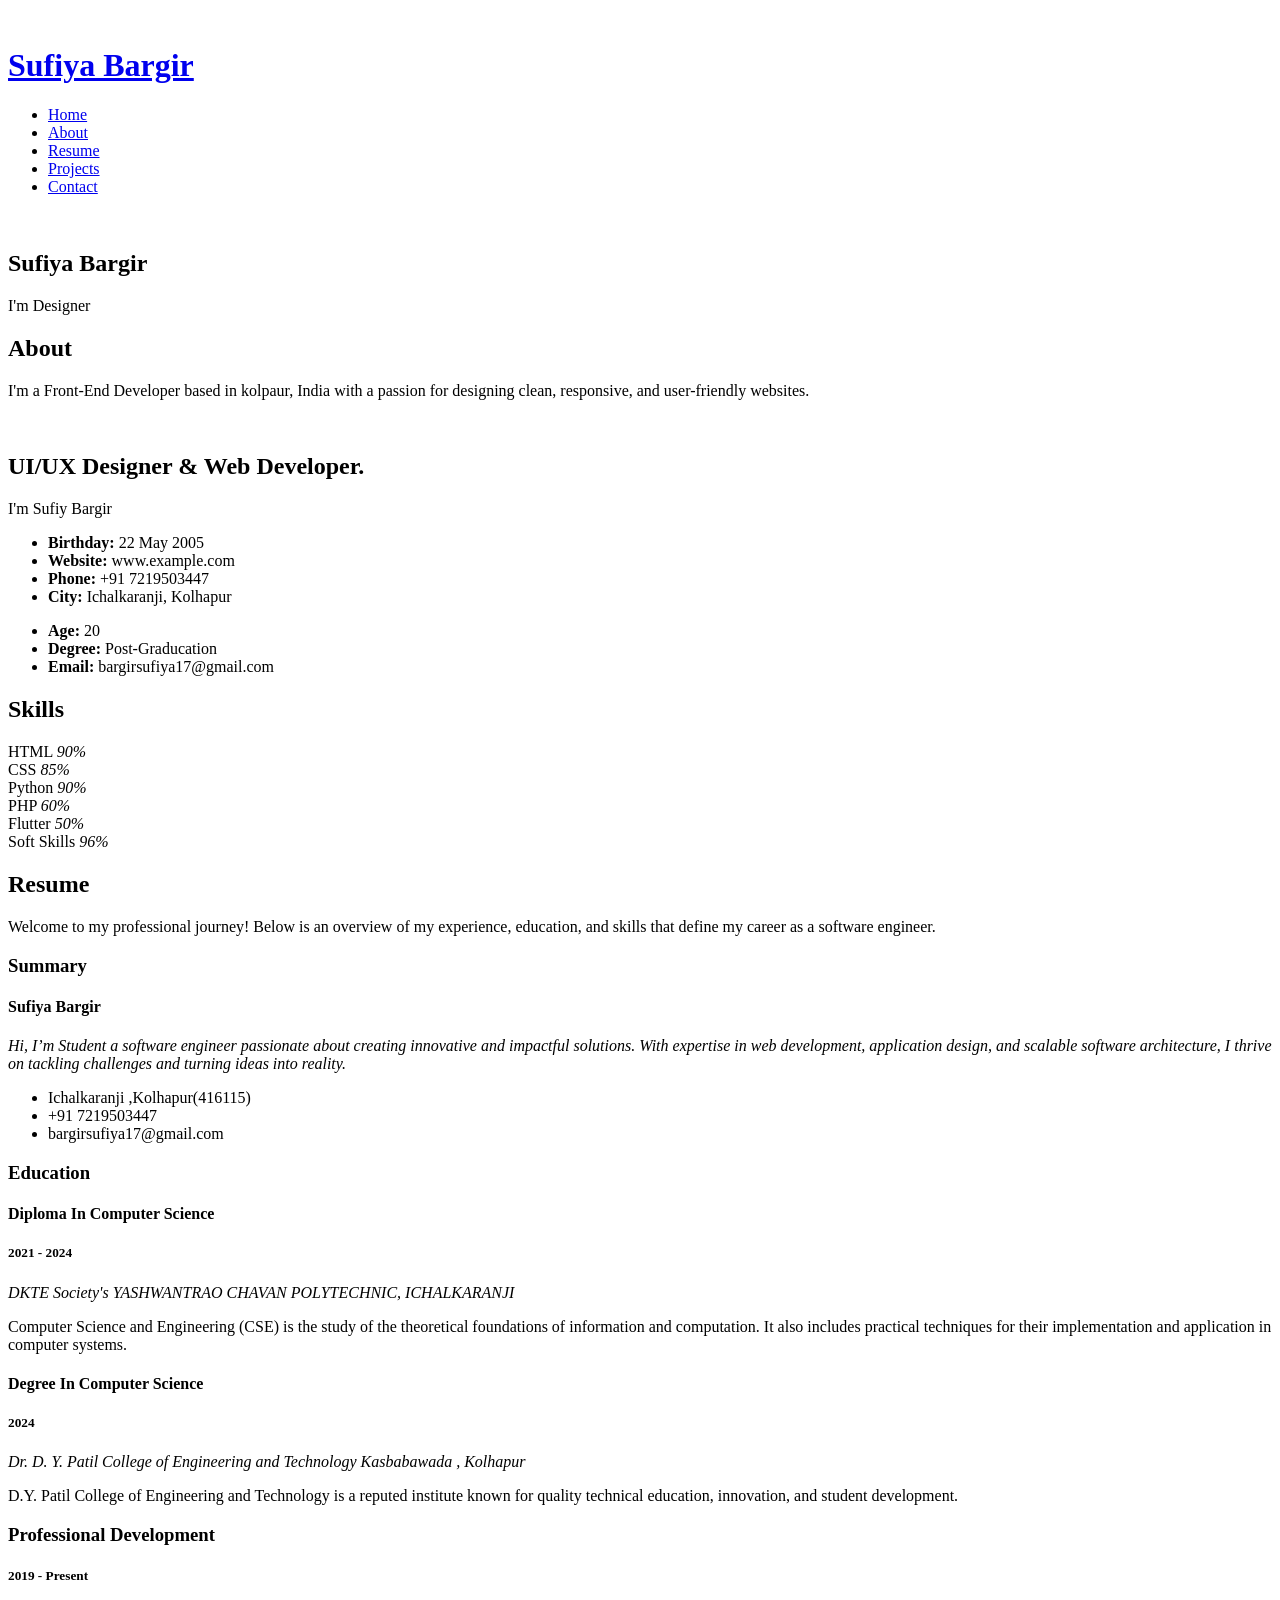
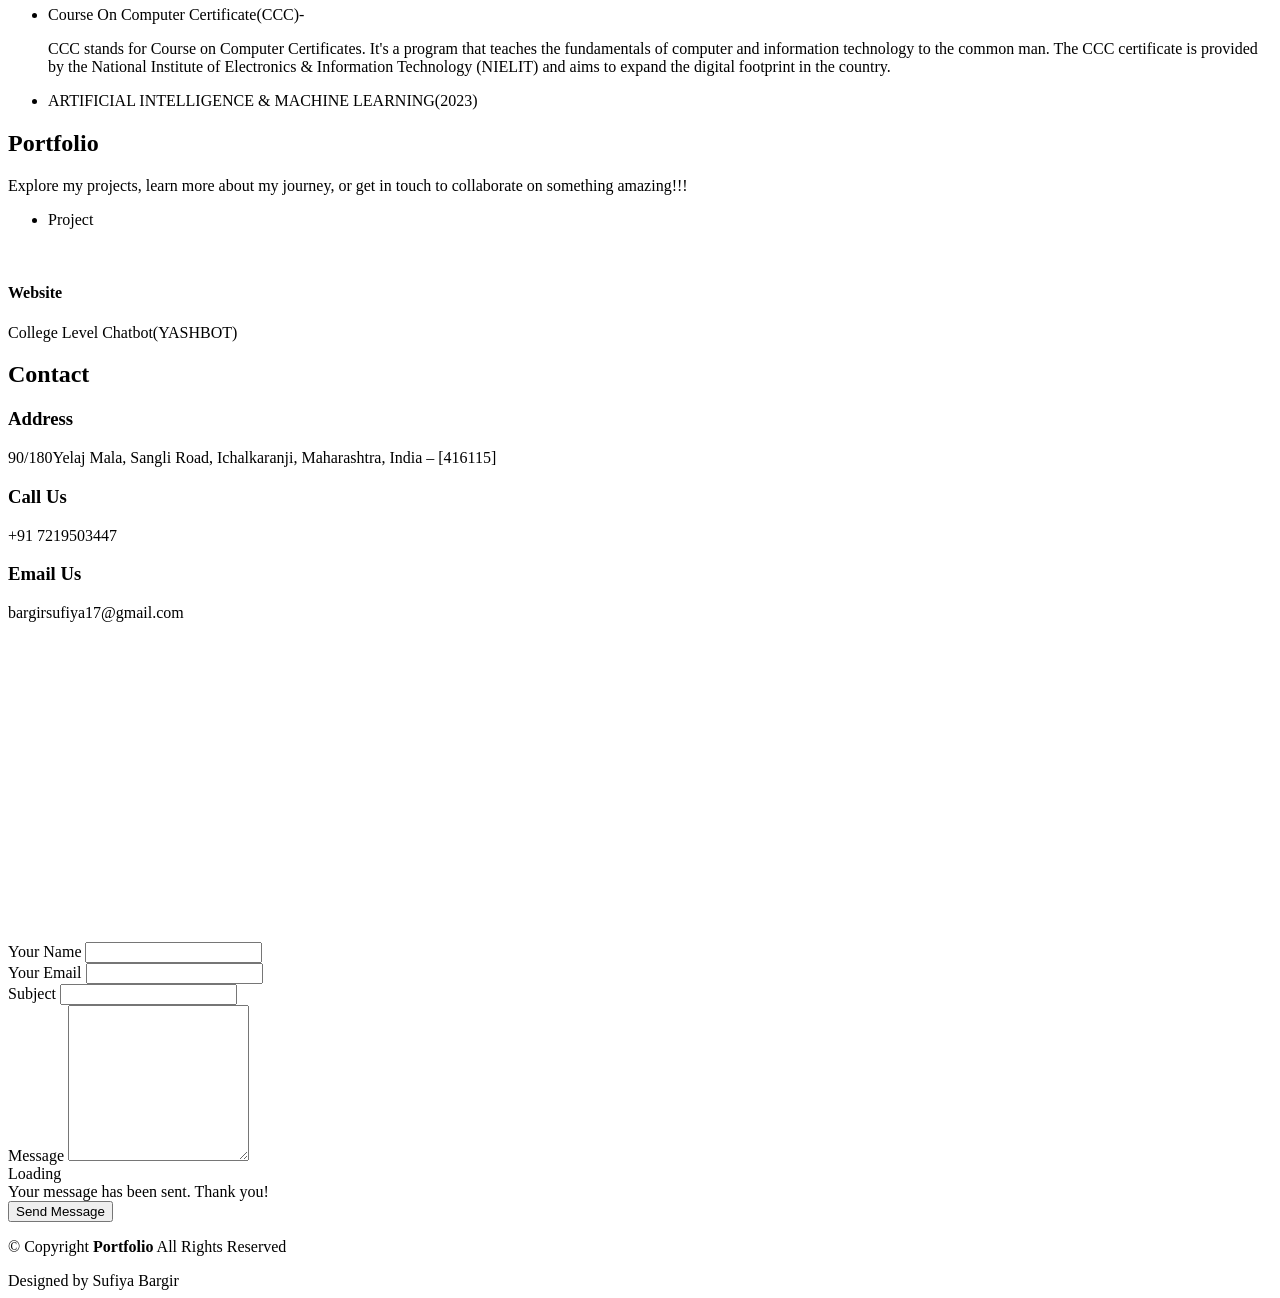
==== index.html @ 82f950f6 "Add files via upload" ====
<!DOCTYPE html>
<html lang="en">

<head>
  <meta charset="utf-8">
  <meta content="width=device-width, initial-scale=1.0" name="viewport">
  <title>Sufiya Bargir Portfolio</title>
  <meta content="" name="description">
  <meta content="" name="keywords">

  <!-- Favicons -->
  <link href="assets/img/favicon.png" rel="icon">
  <link href="assets/img/apple-touch-icon.png" rel="apple-touch-icon">

  <!-- Fonts -->
  <link href="https://fonts.googleapis.com" rel="preconnect">
  <link href="https://fonts.gstatic.com" rel="preconnect" crossorigin>
  <link href="https://fonts.googleapis.com/css2?family=Roboto:ital,wght@0,100;0,300;0,400;0,500;0,700;0,900;1,100;1,300;1,400;1,500;1,700;1,900&family=Poppins:ital,wght@0,100;0,200;0,300;0,400;0,500;0,600;0,700;0,800;0,900;1,100;1,200;1,300;1,400;1,500;1,600;1,700;1,800;1,900&family=Raleway:ital,wght@0,100;0,200;0,300;0,400;0,500;0,600;0,700;0,800;0,900;1,100;1,200;1,300;1,400;1,500;1,600;1,700;1,800;1,900&display=swap" rel="stylesheet">

  <!-- Vendor CSS Files -->
  <link href="assets/vendor/bootstrap/css/bootstrap.min.css" rel="stylesheet">
  <link href="assets/vendor/bootstrap-icons/bootstrap-icons.css" rel="stylesheet">
  <link href="assets/vendor/aos/aos.css" rel="stylesheet">
  <link href="assets/vendor/glightbox/css/glightbox.min.css" rel="stylesheet">
  <link href="assets/vendor/swiper/swiper-bundle.min.css" rel="stylesheet">

  <!-- Main CSS File -->
  <link href="assets/css/main.css" rel="stylesheet">

  <!-- =======================================================
  * Template Name: iPortfolio
  * Template URL: https://bootstrapmade.com/iportfolio-bootstrap-portfolio-websites-template/
  * Updated: Jun 29 2024 with Bootstrap v5.3.3
  * Author: BootstrapMade.com
  * License: https://bootstrapmade.com/license/
  ======================================================== -->
</head>

<body class="index-page">

  <header id="header" class="header dark-background d-flex flex-column">
    <i class="header-toggle d-xl-none bi bi-list"></i>

    <div class="profile-img">
      <img src="assets/img/my-profile.jpg" alt="" class="img-fluid rounded-circle">
    </div>

    <a href="index.html" class="logo d-flex align-items-center justify-content-center">
      <!-- Uncomment the line below if you also wish to use an image logo -->
      <!-- <img src="assets/img/logo.png" alt=""> -->
      <h1 class="sitename">Sufiya Bargir</h1>
    </a>

    <div class="social-links text-center">
      <a href="https://github.com/bargirsufiya" class="github"><i class="bi bi-github"></i></a>
      <!-- <a href="#" class="facebook"><i class="bi bi-facebook"></i></a> -->
      <a href="https://www.instagram.com/sufiyabargir_/profilecard/?igsh=NGswZ3k3dTJ0empn" class="instagram"><i class="bi bi-instagram"></i></a>
      <!-- <a href="#" class="google-plus"><i class="bi bi-skype"></i></a> -->
      <a href="https://www.linkedin.com/in/sufiya-bargir-80b149271?utm_source=share&utm_campaign=share_via&utm_content=profile&utm_medium=android_app" class="linkedin"><i class="bi bi-linkedin"></i></a>
    </div>

    <nav id="navmenu" class="navmenu">
      <ul>
        <li><a href="#hero" class="active"><i class="bi bi-house navicon"></i>Home</a></li>
        <li><a href="#about"><i class="bi bi-person navicon"></i> About</a></li>
        <li><a href="#resume"><i class="bi bi-file-earmark-text navicon"></i> Resume</a></li>
        <li><a href="#portfolio"><i class="bi bi-images navicon"></i> Projects</a></li>
        <!-- <li><a href="#services"><i class="bi bi-hdd-stack navicon"></i> Services</a></li>
        <li class="dropdown"><a href="#"><i class="bi bi-menu-button navicon"></i> <span>Dropdown</span> <i class="bi bi-chevron-down toggle-dropdown"></i></a> -->
          <!-- <ul>
            <li><a href="#">Dropdown 1</a></li>
            <li class="dropdown"><a href="#"><span>Deep Dropdown</span> <i class="bi bi-chevron-down toggle-dropdown"></i></a>
              <ul>
                <li><a href="#">Deep Dropdown 1</a></li>
                <li><a href="#">Deep Dropdown 2</a></li>
                <li><a href="#">Deep Dropdown 3</a></li>
                <li><a href="#">Deep Dropdown 4</a></li>
                <li><a href="#">Deep Dropdown 5</a></li>
              </ul>
            </li>
            <li><a href="#">Dropdown 2</a></li>
            <li><a href="#">Dropdown 3</a></li>
            <li><a href="#">Dropdown 4</a></li>
          </ul> -->
        </li>
        <li><a href="#contact"><i class="bi bi-envelope navicon"></i> Contact</a></li>
      </ul>
    </nav>

  </header>

  <main class="main">

    <!-- Hero Section -->
    <section id="hero" class="hero section dark-background">

      <img src="assets/img/hero-bg.jpg" alt="" data-aos="fade-in" class="">

      <div class="container" data-aos="fade-up" data-aos-delay="100">
        <h2>Sufiya Bargir</h2>
        <p>I'm <span class="typed" data-typed-items="Designer, Developer, Freelancer, Photographer">Designer</span><span class="typed-cursor typed-cursor--blink" aria-hidden="true"></span><span class="typed-cursor typed-cursor--blink" aria-hidden="true"></span></p>
      </div>

    </section><!-- /Hero Section -->

    <!-- About Section -->
    <section id="about" class="about section">

      <!-- Section Title -->
      <div class="container section-title" data-aos="fade-up">
        <h2>About</h2>
        <p>I'm a Front-End Developer based in kolpaur, India with a passion for designing clean, responsive, and user-friendly websites.</p>
      </div><!-- End Section Title -->

      <div class="container" data-aos="fade-up" data-aos-delay="100">

        <div class="row gy-4 justify-content-center">
          <div class="col-lg-4">
            <img src="assets/img/my-profile-img.jpg" class="img-fluid" alt="">
          </div>
          <div class="col-lg-8 content">
            <h2>UI/UX Designer &amp; Web Developer.</h2>
            <p class="fst-italic py-3">
              I'm Sufiy Bargir
            </p>
            <div class="row">
              <div class="col-lg-6">
                <ul>
                  <li><i class="bi bi-chevron-right"></i> <strong>Birthday:</strong> <span>22 May 2005</span></li>
                  <li><i class="bi bi-chevron-right"></i> <strong>Website:</strong> <span>www.example.com</span></li>
                  <li><i class="bi bi-chevron-right"></i> <strong>Phone:</strong> <span>+91 7219503447</span></li>
                  <li><i class="bi bi-chevron-right"></i> <strong>City:</strong> <span>Ichalkaranji, Kolhapur</span></li>
                </ul>
              </div>
              <div class="col-lg-6">
                <ul>
                  <li><i class="bi bi-chevron-right"></i> <strong>Age:</strong> <span>20</span></li>
                  <li><i class="bi bi-chevron-right"></i> <strong>Degree:</strong> <span>Post-Graducation</span></li>
                  <li><i class="bi bi-chevron-right"></i> <strong>Email:</strong> <span>bargirsufiya17@gmail.com</span></li>
                  <!-- <li><i class="bi bi-chevron-right"></i> <strong>Freelance:</strong> <span>Available</span></li> -->
                </ul>
              </div>
            </div>
            <p class="py-3">
              <!-- Officiis eligendi itaque labore et dolorum mollitia officiis optio vero. Quisquam sunt adipisci omnis et ut. Nulla accusantium dolor incidunt officia tempore. Et eius omnis.
              Cupiditate ut dicta maxime officiis quidem quia. Sed et consectetur qui quia repellendus itaque neque. -->
            </p>
          </div>
        </div>

      </div>

    </section><!-- /About Section -->

    <!-- Stats Section -->
    <section id="stats" class="stats section">

      <div class="container" data-aos="fade-up" data-aos-delay="100">

        <div class="row gy-4">

          <div class="col-lg-3 col-md-6">
            <!-- <div class="stats-item">
              <i class="bi bi-emoji-smile"></i>
              <span data-purecounter-start="0" data-purecounter-end="232" data-purecounter-duration="1" class="purecounter"></span>
              <p><strong>Happy Clients</strong> <span>consequuntur quae</span></p>
            </div> -->
          </div><!-- End Stats Item -->

          <div class="col-lg-3 col-md-6">
            <!-- <div class="stats-item">
              <i class="bi bi-journal-richtext"></i>
              <span data-purecounter-start="0" data-purecounter-end="521" data-purecounter-duration="1" class="purecounter"></span>
              <p><strong>Projects</strong> <span>adipisci atque cum quia aut</span></p>
            </div> -->
          </div><!-- End Stats Item -->

          <div class="col-lg-3 col-md-6">
            <!-- <div class="stats-item">
              <i class="bi bi-headset"></i>
              <span data-purecounter-start="0" data-purecounter-end="1453" data-purecounter-duration="1" class="purecounter"></span>
              <p><strong>Hours Of Support</strong> <span>aut commodi quaerat</span></p>
            </div> -->
          </div><!-- End Stats Item -->

          <div class="col-lg-3 col-md-6">
            <!-- <div class="stats-item">
              <i class="bi bi-people"></i>
              <span data-purecounter-start="0" data-purecounter-end="32" data-purecounter-duration="1" class="purecounter"></span>
              <p><strong>Hard Workers</strong> <span>rerum asperiores dolor</span></p>
            </div> -->
          </div><!-- End Stats Item -->

        </div>

      </div>

    </section><!-- /Stats Section -->

    <!-- Skills Section -->
    <section id="skills" class="skills section light-background">

      <!-- Section Title -->
      <div class="container section-title" data-aos="fade-up">
        <h2>Skills</h2>
        <!-- <p>Necessitatibus eius consequatur ex aliquid fuga eum quidem sint consectetur velit</p> -->
      </div><!-- End Section Title -->

      <div class="container" data-aos="fade-up" data-aos-delay="100">

        <div class="row skills-content skills-animation">

          <div class="col-lg-6">

            <div class="progress">
              <span class="skill"><span>HTML</span> <i class="val">90%</i></span>
              <div class="progress-bar-wrap">
                <div class="progress-bar" role="progressbar" aria-valuenow="90" aria-valuemin="0" aria-valuemax="100"></div>
              </div>
            </div><!-- End Skills Item -->

            <div class="progress">
              <span class="skill"><span>CSS</span> <i class="val">85%</i></span>
              <div class="progress-bar-wrap">
                <div class="progress-bar" role="progressbar" aria-valuenow="85" aria-valuemin="0" aria-valuemax="100"></div>
              </div>
            </div><!-- End Skills Item -->

            <div class="progress">
              <span class="skill"><span>Python</span> <i class="val">90%</i></span>
              <div class="progress-bar-wrap">
                <div class="progress-bar" role="progressbar" aria-valuenow="60" aria-valuemin="0" aria-valuemax="100"></div>
              </div>
            </div><!-- End Skills Item -->

          </div>

          <div class="col-lg-6">

            <div class="progress">
              <span class="skill"><span>PHP</span> <i class="val">60%</i></span>
              <div class="progress-bar-wrap">
                <div class="progress-bar" role="progressbar" aria-valuenow="50" aria-valuemin="0" aria-valuemax="100"></div>
              </div>
            </div><!-- End Skills Item -->

            <div class="progress">
              <span class="skill"><span>Flutter</span> <i class="val">50%</i></span>
              <div class="progress-bar-wrap">
                <div class="progress-bar" role="progressbar" aria-valuenow="80" aria-valuemin="0" aria-valuemax="100"></div>
              </div>
            </div><!-- End Skills Item -->

            <div class="progress">
              <span class="skill"><span>Soft Skills</span> <i class="val">96%</i></span>
              <div class="progress-bar-wrap">
                <div class="progress-bar" role="progressbar" aria-valuenow="96" aria-valuemin="0" aria-valuemax="100"></div>
              </div>

            </div><!-- End Skills Item -->

          </div>

        </div>

      </div>

    </section><!-- /Skills Section -->

    <!-- Resume Section -->
    <section id="resume" class="resume section">

      <!-- Section Title -->
      <div class="container section-title" data-aos="fade-up">
        <h2>Resume</h2>
        <p>Welcome to my professional journey! Below is an overview of my experience, education, and skills that define my career as a software engineer.</p>
      </div><!-- End Section Title -->

      <div class="container">

        <div class="row">

          <div class="col-lg-6" data-aos="fade-up" data-aos-delay="100">
            <h3 class="resume-title">Summary</h3>

            <div class="resume-item pb-0">
              <h4>Sufiya Bargir</h4>
              <p><em>Hi, I’m Student a software engineer passionate about creating innovative and impactful solutions. With expertise in web development, application design, and scalable software architecture, I thrive on tackling challenges and turning ideas into reality.
              </em></p>
              <ul>
                <li>Ichalkaranji ,Kolhapur(416115)</li>
                <li>+91 7219503447</li>
                <li>bargirsufiya17@gmail.com</li>
              </ul>
            </div><!-- Edn Resume Item -->

            <h3 class="resume-title">Education</h3>
            <div class="resume-item">
              <h4>Diploma In Computer Science</h4>
              <h5>2021 - 2024</h5>
              <p><em>DKTE Society's YASHWANTRAO CHAVAN POLYTECHNIC, ICHALKARANJI</em></p>
              <p> Computer Science and Engineering (CSE) is the study of the theoretical foundations of information and computation. It also includes practical techniques for their implementation and application in computer systems.</p>
            </div><!-- Edn Resume Item -->

            <div class="resume-item">
              <h4>Degree In Computer Science</h4>
              <h5>2024 </h5>
              <p><em>Dr. D. Y. Patil College of Engineering and Technology Kasbabawada , Kolhapur</em></p>
              <p>D.Y. Patil College of Engineering and Technology is a reputed institute known for quality technical education, innovation, and student development. </p>
            </div><!-- Edn Resume Item -->

          </div>

          <div class="col-lg-6" data-aos="fade-up" data-aos-delay="200">
            <h3 class="resume-title">Professional Development</h3>
            <div class="resume-item">
              <!-- <h4>Senior graphic design specialist</h4> -->
              <h5>2019 - Present</h5>
              <!-- <p><em>Experion, New York, NY </em></p> -->
              <ul>
                <li>Course On Computer Certificate(CCC)-
                  <p>CCC stands for Course on Computer Certificates. It's a program that teaches the fundamentals of computer and information technology to the common man. The CCC certificate is provided by the National Institute of Electronics & Information Technology (NIELIT) and aims to expand the digital footprint in the country.</p></li>
                <li>ARTIFICIAL INTELLIGENCE & MACHINE LEARNING(2023)</li>
              </ul>
            </div><!-- Edn Resume Item -->

            <div class="resume-item">
              <!-- <h4>Graphic design specialist</h4>
              <h5>2017 - 2018</h5>
              <p><em>Stepping Stone Advertising, New York, NY</em></p>
              <ul>
                <li>Developed numerous marketing programs (logos, brochures,infographics, presentations, and advertisements).</li>
                <li>Managed up to 5 projects or tasks at a given time while under pressure</li>
                <li>Recommended and consulted with clients on the most appropriate graphic design</li>
                <li>Created 4+ design presentations and proposals a month for clients and account managers</li>
              </ul> -->
            </div><!-- Edn Resume Item -->

          </div>

        </div>

      </div>

    </section><!-- /Resume Section -->

    <!-- Portfolio Section -->
    <section id="portfolio" class="portfolio section light-background">

      <!-- Section Title -->
      <div class="container section-title" data-aos="fade-up">
        <h2>Portfolio</h2>
        <p>Explore my projects, learn more about my journey, or get in touch to collaborate on something amazing!!!</p>
      </div><!-- End Section Title -->

      <div class="container">

        <div class="isotope-layout" data-default-filter="*" data-layout="masonry" data-sort="original-order">

          <ul class="portfolio-filters isotope-filters" data-aos="fade-up" data-aos-delay="100">
            <!-- <li data-filter="*" class="filter-active">All</li>
            <li data-filter=".filter-app">App</li> -->
            <li data-filter=".filter-product">Project</li>
            <!-- <li data-filter=".filter-branding">Branding</li>
            <li data-filter=".filter-books">Books</li> -->
          </ul><!-- End Portfolio Filters -->

          <div class="row gy-4 isotope-container" data-aos="fade-up" data-aos-delay="200">

            <div class="col-lg-4 col-md-6 portfolio-item isotope-item filter-app">
              <div class="portfolio-content h-100">
                <img src="assets/img/portfolio/app-1.png" class="img-fluid" alt="">
                <div class="portfolio-info">
                  <h4>Website</h4>
                  <p>College Level Chatbot(YASHBOT)</p>
                  <a href="assets/img/portfolio/app-1.png" title="App 1" data-gallery="portfolio-gallery-app" class="glightbox preview-link"><i class="bi bi-zoom-in"></i></a>
                  <a href="portfolio-details.html" title="More Details" class="details-link"><i class="bi bi-link-45deg"></i></a>
                </div>
              </div>
            </div><!-- End Portfolio Item -->

            <!-- <div class="col-lg-4 col-md-6 portfolio-item isotope-item filter-product">
              <div class="portfolio-content h-100">
                <img src="assets/img/portfolio/product-1.jpg" class="img-fluid" alt="">
                <div class="portfolio-info">
                  <h4>Product 1</h4>
                  <p>Lorem ipsum, dolor sit amet consectetur</p>
                  <a href="assets/img/portfolio/product-1.jpg" title="Product 1" data-gallery="portfolio-gallery-product" class="glightbox preview-link"><i class="bi bi-zoom-in"></i></a>
                  <a href="portfolio-details.html" title="More Details" class="details-link"><i class="bi bi-link-45deg"></i></a>
                </div>
              </div> -->
            </div><!-- End Portfolio Item -->

            <!-- <div class="col-lg-4 col-md-6 portfolio-item isotope-item filter-branding">
              <div class="portfolio-content h-100">
                <img src="assets/img/portfolio/branding-1.jpg" class="img-fluid" alt="">
                <div class="portfolio-info">
                  <h4>Branding 1</h4>
                  <p>Lorem ipsum, dolor sit amet consectetur</p>
                  <a href="assets/img/portfolio/branding-1.jpg" title="Branding 1" data-gallery="portfolio-gallery-branding" class="glightbox preview-link"><i class="bi bi-zoom-in"></i></a>
                  <a href="portfolio-details.html" title="More Details" class="details-link"><i class="bi bi-link-45deg"></i></a>
                </div>
              </div> -->
            </div><!-- End Portfolio Item -->

            <!-- <div class="col-lg-4 col-md-6 portfolio-item isotope-item filter-books">
              <div class="portfolio-content h-100">
                <img src="assets/img/portfolio/books-1.jpg" class="img-fluid" alt="">
                <div class="portfolio-info">
                  <h4>Books 1</h4>
                  <p>Lorem ipsum, dolor sit amet consectetur</p>
                  <a href="assets/img/portfolio/books-1.jpg" title="Branding 1" data-gallery="portfolio-gallery-book" class="glightbox preview-link"><i class="bi bi-zoom-in"></i></a>
                  <a href="portfolio-details.html" title="More Details" class="details-link"><i class="bi bi-link-45deg"></i></a>
                </div>
              </div> -->
            </div><!-- End Portfolio Item -->

            <!-- <div class="col-lg-4 col-md-6 portfolio-item isotope-item filter-app">
              <div class="portfolio-content h-100">
                <img src="assets/img/portfolio/app-2.jpg" class="img-fluid" alt="">
                <div class="portfolio-info">
                  <h4>App 2</h4>
                  <p>Lorem ipsum, dolor sit amet consectetur</p>
                  <a href="assets/img/portfolio/app-2.jpg" title="App 2" data-gallery="portfolio-gallery-app" class="glightbox preview-link"><i class="bi bi-zoom-in"></i></a>
                  <a href="portfolio-details.html" title="More Details" class="details-link"><i class="bi bi-link-45deg"></i></a>
                </div>
              </div> -->
            </div><!-- End Portfolio Item -->

            <!-- <div class="col-lg-4 col-md-6 portfolio-item isotope-item filter-product">
              <div class="portfolio-content h-100">
                <img src="assets/img/portfolio/product-2.jpg" class="img-fluid" alt="">
                <div class="portfolio-info">
                  <h4>Product 2</h4>
                  <p>Lorem ipsum, dolor sit amet consectetur</p>
                  <a href="assets/img/portfolio/product-2.jpg" title="Product 2" data-gallery="portfolio-gallery-product" class="glightbox preview-link"><i class="bi bi-zoom-in"></i></a>
                  <a href="portfolio-details.html" title="More Details" class="details-link"><i class="bi bi-link-45deg"></i></a>
                </div>
              </div> -->
            </div><!-- End Portfolio Item -->

            <!-- <div class="col-lg-4 col-md-6 portfolio-item isotope-item filter-branding">
              <div class="portfolio-content h-100">
                <img src="assets/img/portfolio/branding-2.jpg" class="img-fluid" alt="">
                <div class="portfolio-info">
                  <h4>Branding 2</h4>
                  <p>Lorem ipsum, dolor sit amet consectetur</p>
                  <a href="assets/img/portfolio/branding-2.jpg" title="Branding 2" data-gallery="portfolio-gallery-branding" class="glightbox preview-link"><i class="bi bi-zoom-in"></i></a>
                  <a href="portfolio-details.html" title="More Details" class="details-link"><i class="bi bi-link-45deg"></i></a>
                </div>
              </div> -->
            </div><!-- End Portfolio Item -->

            <!-- <div class="col-lg-4 col-md-6 portfolio-item isotope-item filter-books">
              <div class="portfolio-content h-100">
                <img src="assets/img/portfolio/books-2.jpg" class="img-fluid" alt="">
                <div class="portfolio-info">
                  <h4>Books 2</h4>
                  <p>Lorem ipsum, dolor sit amet consectetur</p>
                  <a href="assets/img/portfolio/books-2.jpg" title="Branding 2" data-gallery="portfolio-gallery-book" class="glightbox preview-link"><i class="bi bi-zoom-in"></i></a>
                  <a href="portfolio-details.html" title="More Details" class="details-link"><i class="bi bi-link-45deg"></i></a>
                </div>
              </div> -->
            </div><!-- End Portfolio Item -->

            <!-- <div class="col-lg-4 col-md-6 portfolio-item isotope-item filter-app">
              <div class="portfolio-content h-100">
                <img src="assets/img/portfolio/app-3.jpg" class="img-fluid" alt="">
                <div class="portfolio-info">
                  <h4>App 3</h4>
                  <p>Lorem ipsum, dolor sit amet consectetur</p>
                  <a href="assets/img/portfolio/app-3.jpg" title="App 3" data-gallery="portfolio-gallery-app" class="glightbox preview-link"><i class="bi bi-zoom-in"></i></a>
                  <a href="portfolio-details.html" title="More Details" class="details-link"><i class="bi bi-link-45deg"></i></a>
                </div>
              </div> -->
            </div><!-- End Portfolio Item -->

            <!-- <div class="col-lg-4 col-md-6 portfolio-item isotope-item filter-product">
              <div class="portfolio-content h-100">
                <img src="assets/img/portfolio/product-3.jpg" class="img-fluid" alt="">
                <div class="portfolio-info">
                  <h4>Product 3</h4>
                  <p>Lorem ipsum, dolor sit amet consectetur</p>
                  <a href="assets/img/portfolio/product-3.jpg" title="Product 3" data-gallery="portfolio-gallery-product" class="glightbox preview-link"><i class="bi bi-zoom-in"></i></a>
                  <a href="portfolio-details.html" title="More Details" class="details-link"><i class="bi bi-link-45deg"></i></a>
                </div>
              </div> -->
            </div><!-- End Portfolio Item -->

            <!-- <div class="col-lg-4 col-md-6 portfolio-item isotope-item filter-branding">
              <div class="portfolio-content h-100">
                <img src="assets/img/portfolio/branding-3.jpg" class="img-fluid" alt="">
                <div class="portfolio-info">
                  <h4>Branding 3</h4>
                  <p>Lorem ipsum, dolor sit amet consectetur</p>
                  <a href="assets/img/portfolio/branding-3.jpg" title="Branding 2" data-gallery="portfolio-gallery-branding" class="glightbox preview-link"><i class="bi bi-zoom-in"></i></a>
                  <a href="portfolio-details.html" title="More Details" class="details-link"><i class="bi bi-link-45deg"></i></a>
                </div>
              </div> -->
            </div><!-- End Portfolio Item -->

            <!-- <div class="col-lg-4 col-md-6 portfolio-item isotope-item filter-books">
              <div class="portfolio-content h-100">
                <img src="assets/img/portfolio/books-3.jpg" class="img-fluid" alt="">
                <div class="portfolio-info">
                  <h4>Books 3</h4>
                  <p>Lorem ipsum, dolor sit amet consectetur</p>
                  <a href="assets/img/portfolio/books-3.jpg" title="Branding 3" data-gallery="portfolio-gallery-book" class="glightbox preview-link"><i class="bi bi-zoom-in"></i></a>
                  <a href="portfolio-details.html" title="More Details" class="details-link"><i class="bi bi-link-45deg"></i></a>
                </div> -->
              <!-- </div> -->
            </div><!-- End Portfolio Item -->

          </div><!-- End Portfolio Container -->

        </div>

      </div>

    </section><!-- /Portfolio Section -->

    <!-- Services Section -->
    <!-- <section id="services" class="services section">

      
      <div class="container section-title" data-aos="fade-up">
        <h2>Services</h2>
        <p>Magnam dolores commodi suscipit. Necessitatibus eius consequatur ex aliquid fuga eum quidem. Sit sint consectetur velit. Quisquam quos quisquam cupiditate. Et nemo qui impedit suscipit alias ea. Quia fugiat sit in iste officiis commodi quidem hic quas.</p>
      </div>

      <div class="container">

        <div class="row gy-4">

          <div class="col-lg-4 col-md-6 service-item d-flex" data-aos="fade-up" data-aos-delay="100">
            <div class="icon flex-shrink-0"><i class="bi bi-briefcase"></i></div>
            <div>
              <h4 class="title"><a href="service-details.html" class="stretched-link">Lorem Ipsum</a></h4>
              <p class="description">Voluptatum deleniti atque corrupti quos dolores et quas molestias excepturi sint occaecati cupiditate non provident</p>
            </div>
          </div>
          

          <div class="col-lg-4 col-md-6 service-item d-flex" data-aos="fade-up" data-aos-delay="200">
            <div class="icon flex-shrink-0"><i class="bi bi-card-checklist"></i></div>
            <div>
              <h4 class="title"><a href="service-details.html" class="stretched-link">Dolor Sitema</a></h4>
              <p class="description">Minim veniam, quis nostrud exercitation ullamco laboris nisi ut aliquip ex ea commodo consequat tarad limino ata</p>
            </div>
          </div>

          <div class="col-lg-4 col-md-6 service-item d-flex" data-aos="fade-up" data-aos-delay="300">
            <div class="icon flex-shrink-0"><i class="bi bi-bar-chart"></i></div>
            <div>
              <h4 class="title"><a href="service-details.html" class="stretched-link">Sed ut perspiciatis</a></h4>
              <p class="description">Duis aute irure dolor in reprehenderit in voluptate velit esse cillum dolore eu fugiat nulla pariatur</p>
            </div>
          </div>

          <div class="col-lg-4 col-md-6 service-item d-flex" data-aos="fade-up" data-aos-delay="400">
            <div class="icon flex-shrink-0"><i class="bi bi-binoculars"></i></div>
            <div>
              <h4 class="title"><a href="service-details.html" class="stretched-link">Magni Dolores</a></h4>
              <p class="description">Excepteur sint occaecat cupidatat non proident, sunt in culpa qui officia deserunt mollit anim id est laborum</p>
            </div>
          </div>

          <div class="col-lg-4 col-md-6 service-item d-flex" data-aos="fade-up" data-aos-delay="500">
            <div class="icon flex-shrink-0"><i class="bi bi-brightness-high"></i></div>
            <div>
              <h4 class="title"><a href="service-details.html" class="stretched-link">Nemo Enim</a></h4>
              <p class="description">At vero eos et accusamus et iusto odio dignissimos ducimus qui blanditiis praesentium voluptatum deleniti atque</p>
            </div>
          </div>

          <div class="col-lg-4 col-md-6 service-item d-flex" data-aos="fade-up" data-aos-delay="600">
            <div class="icon flex-shrink-0"><i class="bi bi-calendar4-week"></i></div>
            <div>
              <h4 class="title"><a href="service-details.html" class="stretched-link">Eiusmod Tempor</a></h4>
              <p class="description">Et harum quidem rerum facilis est et expedita distinctio. Nam libero tempore, cum soluta nobis est eligendi</p>
            </div>
          </div>

        </div>

      </div>

    </section>/Services Section -->

    <!-- Testimonials Section -->
    <!-- <section id="testimonials" class="testimonials section light-background"> -->

      <!-- Section Title -->
      <!-- <div class="container section-title" data-aos="fade-up">
        <h2>Testimonials</h2>
        <p>Necessitatibus eius consequatur ex aliquid fuga eum quidem sint consectetur velit</p>
      </div>End Section Title -->

      <!-- <div class="container" data-aos="fade-up" data-aos-delay="100">

        <div class="swiper init-swiper">
          <script type="application/json" class="swiper-config">
            {
              "loop": true,
              "speed": 600,
              "autoplay": {
                "delay": 5000
              },
              "slidesPerView": "auto",
              "pagination": {
                "el": ".swiper-pagination",
                "type": "bullets",
                "clickable": true
              },
              "breakpoints": {
                "320": {
                  "slidesPerView": 1,
                  "spaceBetween": 40
                },
                "1200": {
                  "slidesPerView": 3,
                  "spaceBetween": 1
                }
              }
            }
          </script>
          <div class="swiper-wrapper">

            <div class="swiper-slide">
              <div class="testimonial-item">
                <p>
                  <i class="bi bi-quote quote-icon-left"></i>
                  <span>Proin iaculis purus consequat sem cure digni ssim donec porttitora entum suscipit rhoncus. Accusantium quam, ultricies eget id, aliquam eget nibh et. Maecen aliquam, risus at semper.</span>
                  <i class="bi bi-quote quote-icon-right"></i>
                </p>
                <img src="assets/img/testimonials/testimonials-1.jpg" class="testimonial-img" alt="">
                <h3>Saul Goodman</h3>
                <h4>Ceo &amp; Founder</h4>
              </div> -->
            <!-- </div>End testimonial item -->
<!-- 
            <div class="swiper-slide">
              <div class="testimonial-item">
                <p>
                  <i class="bi bi-quote quote-icon-left"></i>
                  <span>Export tempor illum tamen malis malis eram quae irure esse labore quem cillum quid malis quorum velit fore eram velit sunt aliqua noster fugiat irure amet legam anim culpa.</span>
                  <i class="bi bi-quote quote-icon-right"></i>
                </p>
                <img src="assets/img/testimonials/testimonials-2.jpg" class="testimonial-img" alt="">
                <h3>Sara Wilsson</h3>
                <h4>Designer</h4>
              </div>
            </div>End testimonial item -->
<!-- 
            <div class="swiper-slide">
              <div class="testimonial-item">
                <p>
                  <i class="bi bi-quote quote-icon-left"></i>
                  <span>Enim nisi quem export duis labore cillum quae magna enim sint quorum nulla quem veniam duis minim tempor labore quem eram duis noster aute amet eram fore quis sint minim.</span>
                  <i class="bi bi-quote quote-icon-right"></i>
                </p>
                <img src="assets/img/testimonials/testimonials-3.jpg" class="testimonial-img" alt="">
                <h3>Jena Karlis</h3>
                <h4>Store Owner</h4>
              </div>
            </div>End testimonial item -->

            <!-- <div class="swiper-slide">
              <div class="testimonial-item">
                <p>
                  <i class="bi bi-quote quote-icon-left"></i>
                  <span>Fugiat enim eram quae cillum dolore dolor amet nulla culpa multos export minim fugiat dolor enim duis veniam ipsum anim magna sunt elit fore quem dolore labore illum veniam.</span>
                  <i class="bi bi-quote quote-icon-right"></i>
                </p>
                <img src="assets/img/testimonials/testimonials-4.jpg" class="testimonial-img" alt="">
                <h3>Matt Brandon</h3>
                <h4>Freelancer</h4>
              </div>
            </div>End testimonial item -->

            <!-- <div class="swiper-slide">
              <div class="testimonial-item">
                <p>
                  <i class="bi bi-quote quote-icon-left"></i>
                  <span>Quis quorum aliqua sint quem legam fore sunt eram irure aliqua veniam tempor noster veniam sunt culpa nulla illum cillum fugiat legam esse veniam culpa fore nisi cillum quid.</span>
                  <i class="bi bi-quote quote-icon-right"></i>
                </p>
                <img src="assets/img/testimonials/testimonials-5.jpg" class="testimonial-img" alt="">
                <h3>John Larson</h3>
                <h4>Entrepreneur</h4>
              </div>
            </div>End testimonial item -->

          <!-- </div>
          <div class="swiper-pagination"></div>
        </div>

      </div>

    </section>/Testimonials Section -->

    <!-- Contact Section -->
    <section id="contact" class="contact section">

      <!-- Section Title -->
      <div class="container section-title" data-aos="fade-up">
        <h2>Contact</h2>
        <!-- <p>Necessitatibus eius consequatur ex aliquid fuga eum quidem sint consectetur velit</p> -->
      </div><!-- End Section Title -->

      <div class="container" data-aos="fade-up" data-aos-delay="100">

        <div class="row gy-4">

          <div class="col-lg-5">

            <div class="info-wrap">
              <div class="info-item d-flex" data-aos="fade-up" data-aos-delay="200">
                <i class="bi bi-geo-alt flex-shrink-0"></i>
                <div>
                  <h3>Address</h3>
                  <p>90/180Yelaj Mala, Sangli Road, Ichalkaranji, Maharashtra, India – [416115]</p>
                </div>
              </div><!-- End Info Item -->

              <div class="info-item d-flex" data-aos="fade-up" data-aos-delay="300">
                <i class="bi bi-telephone flex-shrink-0"></i>
                <div>
                  <h3>Call Us</h3>
                  <p>+91 7219503447</p>
                </div>
              </div><!-- End Info Item -->

              <div class="info-item d-flex" data-aos="fade-up" data-aos-delay="400">
                <i class="bi bi-envelope flex-shrink-0"></i>
                <div>
                  <h3>Email Us</h3>
                  <p>bargirsufiya17@gmail.com</p>
                </div>
              </div><!-- End Info Item -->

              <iframe src="https://www.google.com/maps/embed?pb=!1m14!1m12!1m3!1d207.82074260453174!2d74.4749088!3d16.6897136!2m3!1f0!2f0!3f0!3m2!1i1024!2i768!4f13.1!5e0!3m2!1sen!2sin!4v1714532532000!5m2!1sen!2sin" width="400" height="300" style="border:0;" allowfullscreen="" loading="lazy" referrerpolicy="no-referrer-when-downgrade"></iframe>

            </div>
          </div>

          <div class="col-lg-7">
            <form action="forms/contact.php" method="post" class="php-email-form" data-aos="fade-up" data-aos-delay="200">
              <div class="row gy-4">

                <div class="col-md-6">
                  <label for="name-field" class="pb-2">Your Name</label>
                  <input type="text" name="name" id="name-field" class="form-control" required="">
                </div>

                <div class="col-md-6">
                  <label for="email-field" class="pb-2">Your Email</label>
                  <input type="email" class="form-control" name="email" id="email-field" required="">
                </div>

                <div class="col-md-12">
                  <label for="subject-field" class="pb-2">Subject</label>
                  <input type="text" class="form-control" name="subject" id="subject-field" required="">
                </div>

                <div class="col-md-12">
                  <label for="message-field" class="pb-2">Message</label>
                  <textarea class="form-control" name="message" rows="10" id="message-field" required=""></textarea>
                </div>

                <div class="col-md-12 text-center">
                  <div class="loading">Loading</div>
                  <div class="error-message"></div>
                  <div class="sent-message">Your message has been sent. Thank you!</div>

                  <button type="submit">Send Message</button>
                </div>

              </div>
            </form>
          </div><!-- End Contact Form -->

        </div>

      </div>

    </section><!-- /Contact Section -->

  </main>

  <footer id="footer" class="footer position-relative light-background">

    <div class="container">
      <div class="copyright text-center ">
        <p>© <span>Copyright</span> <strong class="px-1 sitename">Portfolio</strong> <span>All Rights Reserved</span></p>
      </div>
      <div class="credits">
        <!-- All the links in the footer should remain intact. -->
        <!-- You can delete the links only if you've purchased the pro version. -->
        <!-- Licensing information: https://bootstrapmade.com/license/ -->
        <!-- Purchase the pro version with working PHP/AJAX contact form: [buy-url] -->
        Designed by Sufiya Bargir
      </div>
    </div>

  </footer>

  <!-- Scroll Top -->
  <a href="#" id="scroll-top" class="scroll-top d-flex align-items-center justify-content-center"><i class="bi bi-arrow-up-short"></i></a>

  <!-- Preloader -->
  <div id="preloader"></div>

  <!-- Vendor JS Files -->
  <script src="assets/vendor/bootstrap/js/bootstrap.bundle.min.js"></script>
  <script src="assets/vendor/php-email-form/validate.js"></script>
  <script src="assets/vendor/aos/aos.js"></script>
  <script src="assets/vendor/typed.js/typed.umd.js"></script>
  <script src="assets/vendor/purecounter/purecounter_vanilla.js"></script>
  <script src="assets/vendor/waypoints/noframework.waypoints.js"></script>
  <script src="assets/vendor/glightbox/js/glightbox.min.js"></script>
  <script src="assets/vendor/imagesloaded/imagesloaded.pkgd.min.js"></script>
  <script src="assets/vendor/isotope-layout/isotope.pkgd.min.js"></script>
  <script src="assets/vendor/swiper/swiper-bundle.min.js"></script>

  <!-- Main JS File -->
  <script src="assets/js/main.js"></script>

</body>

</html>
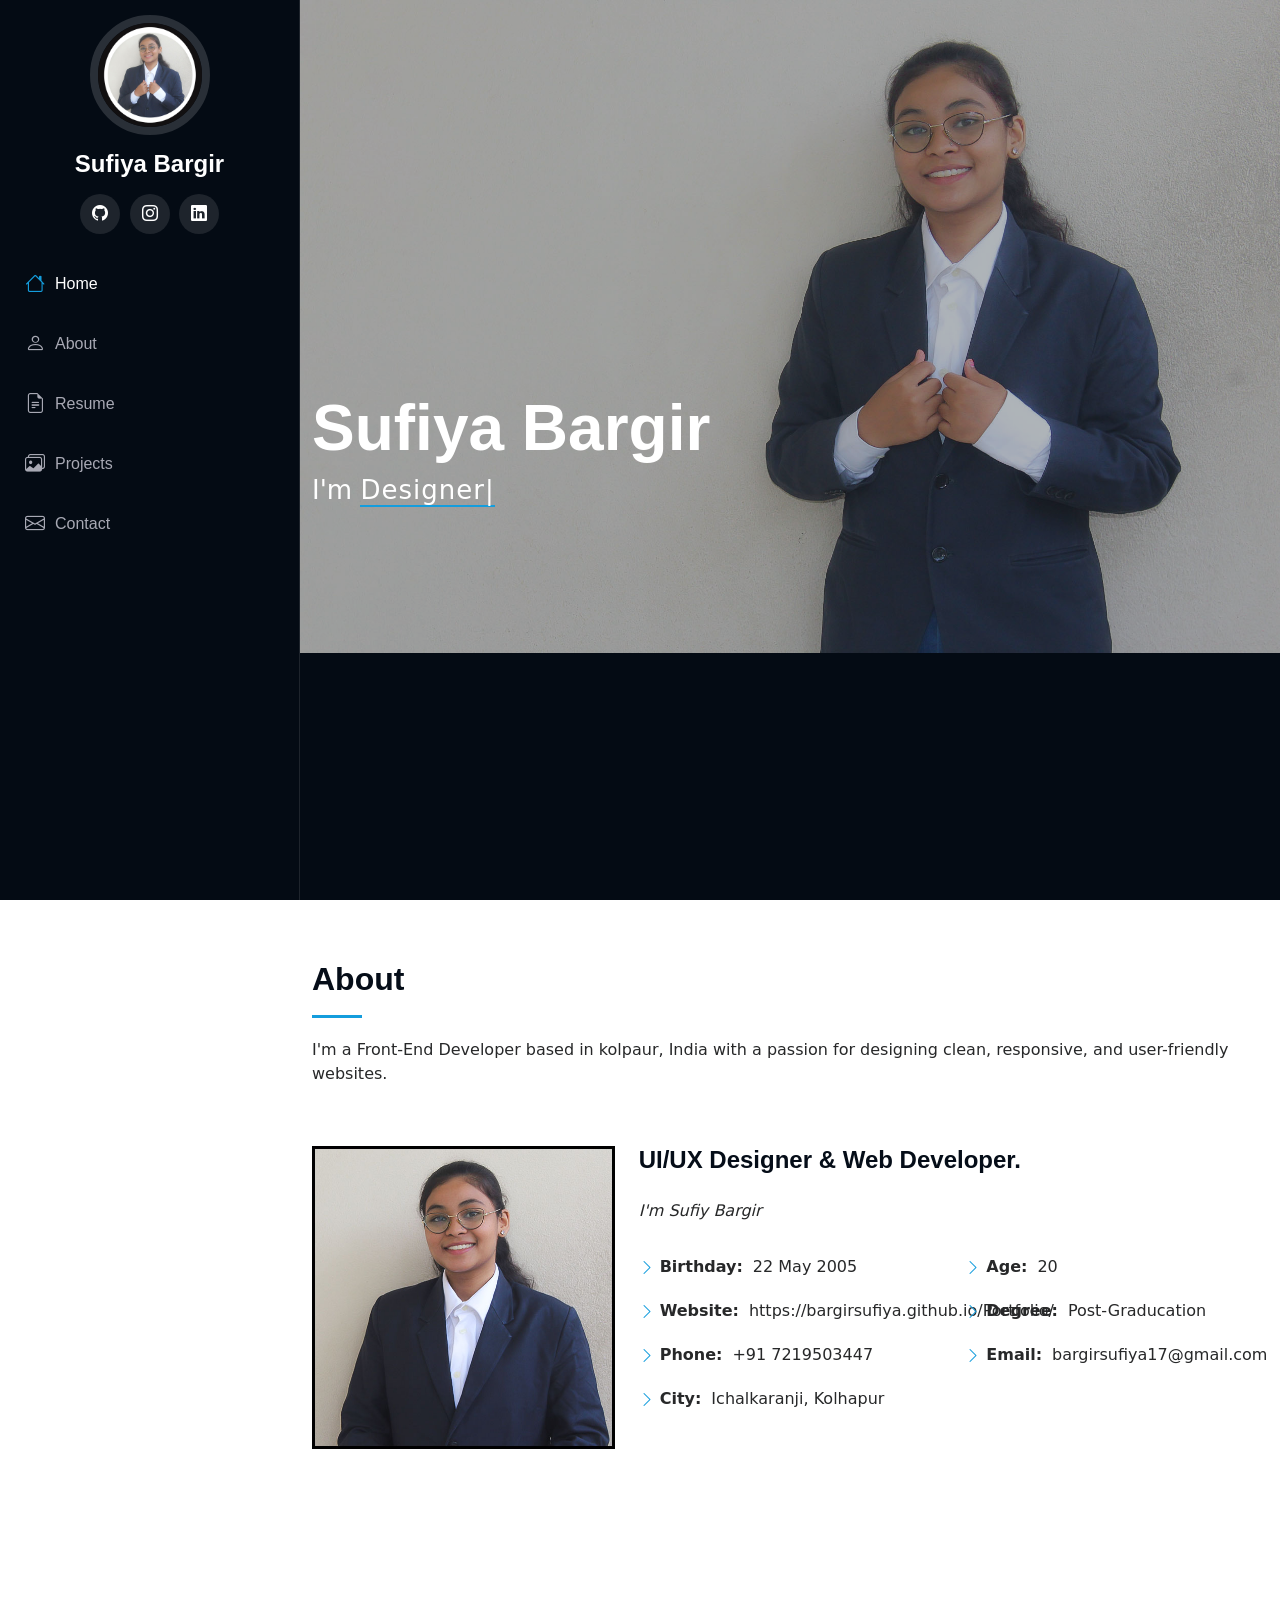
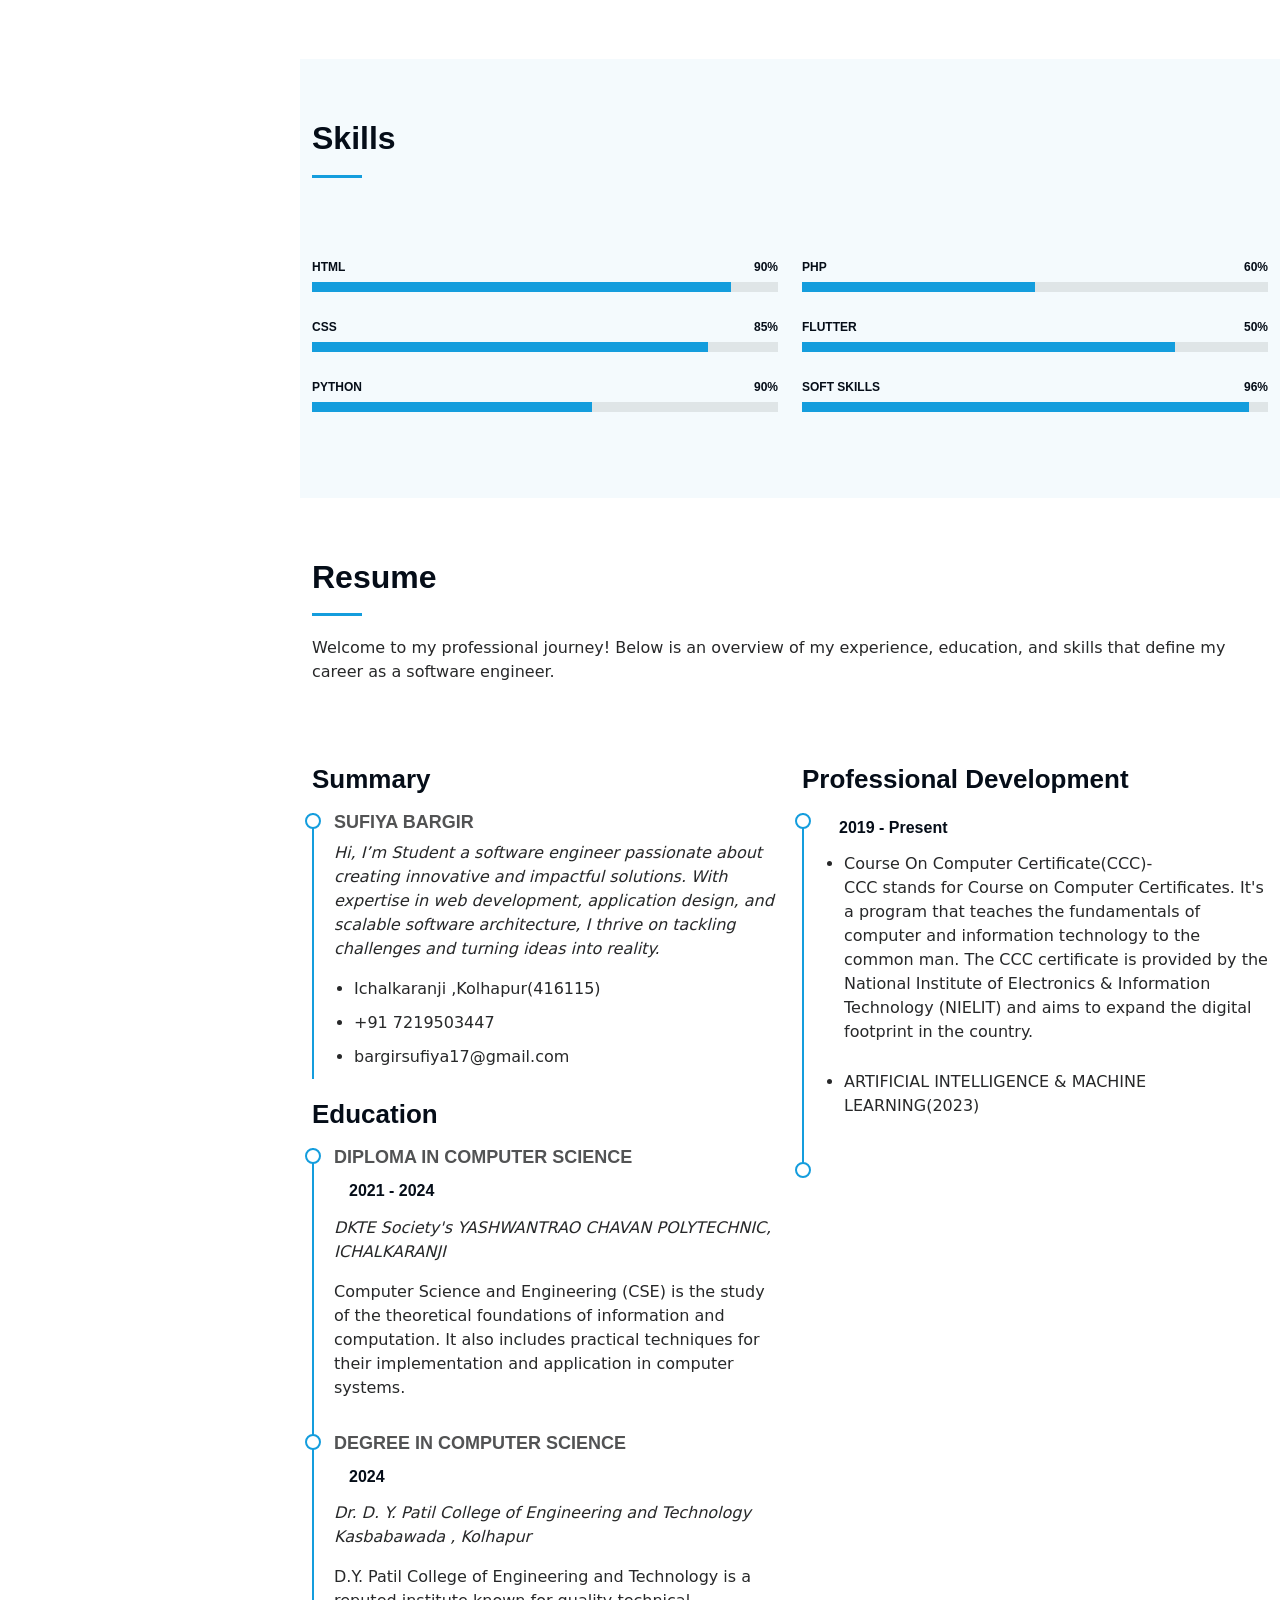
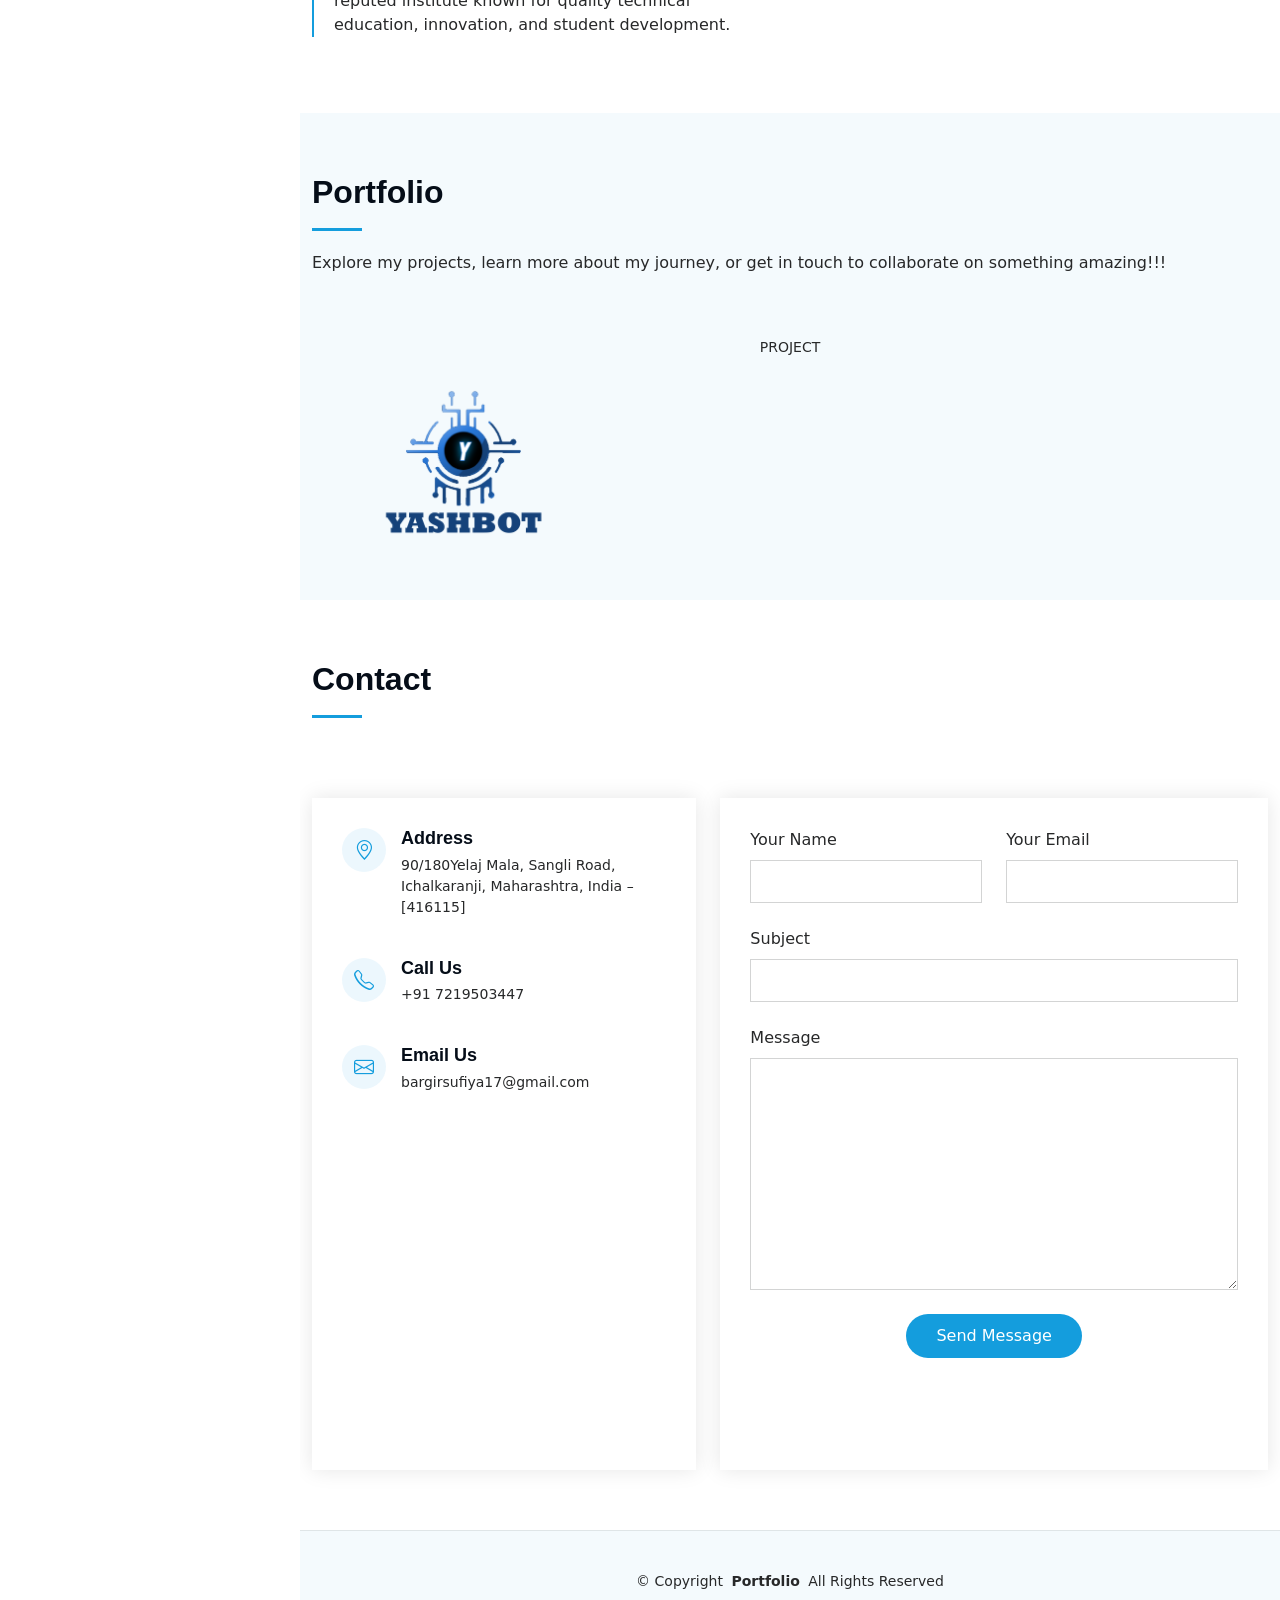
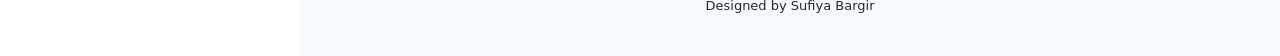
==== commit e39f413b: "web link web link update" ====
--- a/index.html
+++ b/index.html
@@ -127,7 +127,7 @@
               <div class="col-lg-6">
                 <ul>
                   <li><i class="bi bi-chevron-right"></i> <strong>Birthday:</strong> <span>22 May 2005</span></li>
-                  <li><i class="bi bi-chevron-right"></i> <strong>Website:</strong> <span>www.example.com</span></li>
+                  <li><i class="bi bi-chevron-right"></i> <strong>Website:</strong> <span>https://bargirsufiya.github.io/Portfolio/</span></li>
                   <li><i class="bi bi-chevron-right"></i> <strong>Phone:</strong> <span>+91 7219503447</span></li>
                   <li><i class="bi bi-chevron-right"></i> <strong>City:</strong> <span>Ichalkaranji, Kolhapur</span></li>
                 </ul>
--- a/assets/css/main.css
+++ b/assets/css/main.css
@@ -0,0 +1,1276 @@
+/**
+* Template Name: iPortfolio
+* Template URL: https://bootstrapmade.com/iportfolio-bootstrap-portfolio-websites-template/
+* Updated: Jun 29 2024 with Bootstrap v5.3.3
+* Author: BootstrapMade.com
+* License: https://bootstrapmade.com/license/
+*/
+
+/*--------------------------------------------------------------
+# Font & Color Variables
+# Help: https://bootstrapmade.com/color-system/
+--------------------------------------------------------------*/
+/* Fonts */
+:root {
+  --default-font: "Roboto",  system-ui, -apple-system, "Segoe UI", Roboto, "Helvetica Neue", Arial, "Noto Sans", "Liberation Sans", sans-serif, "Apple Color Emoji", "Segoe UI Emoji", "Segoe UI Symbol", "Noto Color Emoji";
+  --heading-font: "Raleway",  sans-serif;
+  --nav-font: "Poppins",  sans-serif;
+}
+
+/* Global Colors - The following color variables are used throughout the website. Updating them here will change the color scheme of the entire website */
+:root { 
+  --background-color: #ffffff; /* Background color for the entire website, including individual sections */
+  --default-color: #272829; /* Default color used for the majority of the text content across the entire website */
+  --heading-color: #050d18; /* Color for headings, subheadings and title throughout the website */
+  --accent-color: #149ddd; /* Accent color that represents your brand on the website. It's used for buttons, links, and other elements that need to stand out */
+  --surface-color: #ffffff; /* The surface color is used as a background of boxed elements within sections, such as cards, icon boxes, or other elements that require a visual separation from the global background. */
+  --contrast-color: #ffffff; /* Contrast color for text, ensuring readability against backgrounds of accent, heading, or default colors. */
+}
+
+/* Nav Menu Colors - The following color variables are used specifically for the navigation menu. They are separate from the global colors to allow for more customization options */
+:root {
+  --nav-color: #a8a9b4;  /* The default color of the main navmenu links */
+  --nav-hover-color: #ffffff; /* Applied to main navmenu links when they are hovered over or active */
+  --nav-mobile-background-color: #040b14; /* Used as the background color for mobile navigation menu */
+  --nav-dropdown-background-color: #040b14; /* Used as the background color for dropdown items that appear when hovering over primary navigation items */
+  --nav-dropdown-color: #a8a9b4; /* Used for navigation links of the dropdown items in the navigation menu. */
+  --nav-dropdown-hover-color: #ffffff; /* Similar to --nav-hover-color, this color is applied to dropdown navigation links when they are hovered over. */
+}
+
+/* Color Presets - These classes override global colors when applied to any section or element, providing reuse of the sam color scheme. */
+
+.light-background {
+  --background-color: #f4fafd;
+  --surface-color: #ffffff;
+}
+
+.dark-background {
+  --background-color: #040b14;
+  --default-color: #ffffff;
+  --heading-color: #ffffff;
+  --surface-color: #151f2b;
+  --contrast-color: #ffffff;
+}
+
+/* Smooth scroll */
+:root {
+  scroll-behavior: smooth;
+}
+
+/*--------------------------------------------------------------
+# General Styling & Shared Classes
+--------------------------------------------------------------*/
+body {
+  color: var(--default-color);
+  background-color: var(--background-color);
+  font-family: var(--default-font);
+}
+
+a {
+  color: var(--accent-color);
+  text-decoration: none;
+  transition: 0.3s;
+}
+
+a:hover {
+  color: color-mix(in srgb, var(--accent-color), transparent 25%);
+  text-decoration: none;
+}
+
+h1,
+h2,
+h3,
+h4,
+h5,
+h6 {
+  color: var(--heading-color);
+  font-family: var(--heading-font);
+}
+
+/* PHP Email Form Messages
+------------------------------*/
+.php-email-form .error-message {
+  display: none;
+  background: #df1529;
+  color: #ffffff;
+  text-align: left;
+  padding: 15px;
+  margin-bottom: 24px;
+  font-weight: 600;
+}
+
+.php-email-form .sent-message {
+  display: none;
+  color: #ffffff;
+  background: #059652;
+  text-align: center;
+  padding: 15px;
+  margin-bottom: 24px;
+  font-weight: 600;
+}
+
+.php-email-form .loading {
+  display: none;
+  background: var(--surface-color);
+  text-align: center;
+  padding: 15px;
+  margin-bottom: 24px;
+}
+
+.php-email-form .loading:before {
+  content: "";
+  display: inline-block;
+  border-radius: 50%;
+  width: 24px;
+  height: 24px;
+  margin: 0 10px -6px 0;
+  border: 3px solid var(--accent-color);
+  border-top-color: var(--surface-color);
+  animation: php-email-form-loading 1s linear infinite;
+}
+
+@keyframes php-email-form-loading {
+  0% {
+    transform: rotate(0deg);
+  }
+
+  100% {
+    transform: rotate(360deg);
+  }
+}
+
+/*--------------------------------------------------------------
+# Global Header
+--------------------------------------------------------------*/
+.header {
+  color: var(--default-color);
+  background-color: var(--background-color);
+  position: fixed;
+  top: 0;
+  left: 0;
+  bottom: 0;
+  padding: 0 15px;
+  width: 300px;
+  transition: all ease-in-out 0.3s;
+  overflow-y: auto;
+  z-index: 997;
+  border-right: 1px solid color-mix(in srgb, var(--default-color), transparent 90%);
+}
+
+.header .profile-img img {
+  margin: 15px auto;
+  display: block;
+  width: 120px;
+  border: 8px solid color-mix(in srgb, var(--default-color), transparent 85%);
+}
+
+.header .logo {
+  line-height: 1;
+  margin-bottom: 15px;
+}
+
+.header .logo img {
+  max-height: 32px;
+  margin-right: 8px;
+}
+
+.header .logo h1 {
+  font-size: 24px;
+  margin: 0;
+  font-weight: 700;
+  color: var(--heading-color);
+}
+
+.header .social-links {
+  margin: 0 0 20px 0;
+}
+
+.header .social-links a {
+  font-size: 16px;
+  display: inline-flex;
+  align-items: center;
+  justify-content: center;
+  background: color-mix(in srgb, var(--default-color), transparent 90%);
+  color: var(--default-color);
+  margin: 0 2px;
+  border-radius: 50%;
+  text-align: center;
+  width: 40px;
+  height: 40px;
+  transition: 0.3s;
+}
+
+.header .social-links a:hover {
+  color: var(--contrast-color);
+  background: var(--accent-color);
+}
+
+@media (min-width: 1200px) {
+
+  .header~main,
+  .header~#footer {
+    margin-left: 300px;
+  }
+}
+
+@media (max-width: 1199px) {
+  .header {
+    left: -100%;
+  }
+}
+
+.header.header-show {
+  left: 0;
+}
+
+.header .header-toggle {
+  color: var(--contrast-color);
+  background-color: var(--accent-color);
+  font-size: 22px;
+  display: flex;
+  align-items: center;
+  justify-content: center;
+  width: 40px;
+  height: 40px;
+  border-radius: 50%;
+  cursor: pointer;
+  position: fixed;
+  top: 15px;
+  right: 15px;
+  z-index: 9999;
+  transition: background-color 0.3s;
+}
+
+.header .header-toggle:hover {
+  color: var(--contrast-color);
+  background-color: color-mix(in srgb, var(--accent-color) 90%, white 15%);
+}
+
+/*--------------------------------------------------------------
+# Navigation Menu
+--------------------------------------------------------------*/
+.mobile-nav-toggle {
+  display: none;
+}
+
+.navmenu {
+  padding: 0;
+  z-index: 9997;
+}
+
+.navmenu ul {
+  list-style: none;
+  padding: 0 0 20px 0;
+  margin: 0;
+}
+
+.navmenu a,
+.navmenu a:focus {
+  color: var(--nav-color);
+  padding: 15px 10px;
+  font-family: var(--nav-font);
+  font-size: 16px;
+  font-weight: 400;
+  display: flex;
+  align-items: center;
+  white-space: nowrap;
+  transition: 0.3s;
+  width: 100%;
+}
+
+.navmenu a .navicon,
+.navmenu a:focus .navicon {
+  font-size: 20px;
+  margin-right: 10px;
+}
+
+.navmenu a .toggle-dropdown,
+.navmenu a:focus .toggle-dropdown {
+  font-size: 12px;
+  line-height: 0;
+  margin-left: auto;
+  width: 30px;
+  height: 30px;
+  display: flex;
+  align-items: center;
+  justify-content: center;
+  border-radius: 50%;
+  transition: 0.3s;
+  flex-shrink: 0;
+  background-color: color-mix(in srgb, var(--accent-color), transparent 90%);
+}
+
+.navmenu a .toggle-dropdown:hover,
+.navmenu a:focus .toggle-dropdown:hover {
+  background-color: var(--accent-color);
+  color: var(--contrast-color);
+}
+
+.navmenu a:hover,
+.navmenu .active,
+.navmenu .active:focus {
+  color: var(--nav-hover-color);
+}
+
+.navmenu a:hover .navicon,
+.navmenu .active .navicon,
+.navmenu .active:focus .navicon {
+  color: var(--accent-color);
+}
+
+.navmenu .active .toggle-dropdown,
+.navmenu .active:focus .toggle-dropdown {
+  background-color: var(--accent-color);
+  color: var(--contrast-color);
+  transform: rotate(180deg);
+}
+
+.navmenu .dropdown {
+  display: block;
+}
+
+.navmenu .dropdown a,
+.navmenu .dropdown a:focus {
+  color: --nav-dropdown-color;
+}
+
+.navmenu .dropdown a:hover,
+.navmenu .dropdown .active,
+.navmenu .dropdown .active:focus {
+  color: var(--nav-dropdown-hover-color);
+}
+
+.navmenu .dropdown ul {
+  position: static;
+  display: none;
+  z-index: 99;
+  padding: 5px 10px;
+  margin: 5px 10px;
+  background-color: var(--nav-dropdown-background-color);
+  border: 1px solid color-mix(in srgb, var(--default-color), transparent 90%);
+  box-shadow: none;
+  transition: all 0.5s ease-in-out;
+}
+
+.navmenu .dropdown ul ul {
+  background-color: rgba(33, 37, 41, 0.1);
+}
+
+.navmenu .dropdown>.dropdown-active {
+  display: block;
+  background-color: rgba(33, 37, 41, 0.03);
+}
+
+/*--------------------------------------------------------------
+# Global Footer
+--------------------------------------------------------------*/
+.footer {
+  color: var(--default-color);
+  background-color: var(--background-color);
+  font-size: 14px;
+  padding: 40px 0;
+  position: relative;
+  border-top: 1px solid color-mix(in srgb, var(--default-color), transparent 90%);
+}
+
+.footer .copyright p {
+  margin-bottom: 0;
+}
+
+.footer .credits {
+  margin-top: 4px;
+  font-size: 13px;
+  text-align: center;
+}
+
+/*--------------------------------------------------------------
+# Preloader
+--------------------------------------------------------------*/
+#preloader {
+  position: fixed;
+  inset: 0;
+  z-index: 999999;
+  overflow: hidden;
+  background: var(--background-color);
+  transition: all 0.6s ease-out;
+}
+
+#preloader:before {
+  content: "";
+  position: fixed;
+  top: calc(50% - 30px);
+  left: calc(50% - 30px);
+  border: 6px solid #ffffff;
+  border-color: var(--accent-color) transparent var(--accent-color) transparent;
+  border-radius: 50%;
+  width: 60px;
+  height: 60px;
+  animation: animate-preloader 1.5s linear infinite;
+}
+
+@keyframes animate-preloader {
+  0% {
+    transform: rotate(0deg);
+  }
+
+  100% {
+    transform: rotate(360deg);
+  }
+}
+
+/*--------------------------------------------------------------
+# Scroll Top Button
+--------------------------------------------------------------*/
+.scroll-top {
+  position: fixed;
+  visibility: hidden;
+  opacity: 0;
+  right: 15px;
+  bottom: -15px;
+  z-index: 99999;
+  background-color: var(--accent-color);
+  width: 44px;
+  height: 44px;
+  border-radius: 50px;
+  transition: all 0.4s;
+}
+
+.scroll-top i {
+  font-size: 24px;
+  color: var(--contrast-color);
+  line-height: 0;
+}
+
+.scroll-top:hover {
+  background-color: color-mix(in srgb, var(--accent-color), transparent 20%);
+  color: var(--contrast-color);
+}
+
+.scroll-top.active {
+  visibility: visible;
+  opacity: 1;
+  bottom: 15px;
+}
+
+/*--------------------------------------------------------------
+# Disable aos animation delay on mobile devices
+--------------------------------------------------------------*/
+@media screen and (max-width: 768px) {
+  [data-aos-delay] {
+    transition-delay: 0 !important;
+  }
+}
+
+/*--------------------------------------------------------------
+# Global Page Titles & Breadcrumbs
+--------------------------------------------------------------*/
+.page-title {
+  color: var(--default-color);
+  background-color: var(--background-color);
+  padding: 25px 0;
+  position: relative;
+}
+
+.page-title h1 {
+  font-size: 24px;
+  font-weight: 700;
+}
+
+.page-title .breadcrumbs ol {
+  display: flex;
+  flex-wrap: wrap;
+  list-style: none;
+  padding: 0;
+  margin: 0;
+  font-size: 14px;
+  font-weight: 400;
+}
+
+.page-title .breadcrumbs ol li+li {
+  padding-left: 10px;
+}
+
+.page-title .breadcrumbs ol li+li::before {
+  content: "/";
+  display: inline-block;
+  padding-right: 10px;
+  color: color-mix(in srgb, var(--default-color), transparent 70%);
+}
+
+/*--------------------------------------------------------------
+# Global Sections
+--------------------------------------------------------------*/
+section,
+.section {
+  color: var(--default-color);
+  background-color: var(--background-color);
+  padding: 60px 0;
+  overflow: clip;
+}
+
+/*--------------------------------------------------------------
+# Global Section Titles
+--------------------------------------------------------------*/
+.section-title {
+  padding-bottom: 60px;
+  position: relative;
+}
+
+.section-title h2 {
+  font-size: 32px;
+  font-weight: 700;
+  margin-bottom: 20px;
+  padding-bottom: 20px;
+  position: relative;
+}
+
+.section-title h2:after {
+  content: "";
+  position: absolute;
+  display: block;
+  width: 50px;
+  height: 3px;
+  background: var(--accent-color);
+  left: 0;
+  bottom: 0;
+}
+
+.section-title p {
+  margin-bottom: 0;
+}
+
+/*--------------------------------------------------------------
+# Hero Section
+--------------------------------------------------------------*/
+.hero {
+  width: 100%;
+  min-height: 100vh;
+  position: relative;
+  padding: 80px 0;
+  display: flex;
+  align-items: center;
+  justify-content: center;
+}
+
+.hero img {
+  width: 100%;
+  height: auto;
+  object-fit: cover;
+  object-position: center;
+  position: absolute;
+  inset: 0;
+  display: block;
+  z-index: 1;
+}
+
+.hero:before {
+  content: "";
+  background: color-mix(in srgb, var(--background-color), transparent 70%);
+  position: absolute;
+  inset: 0;
+  z-index: 2;
+}
+
+.hero .container {
+  position: relative;
+  z-index: 3;
+}
+
+.hero h2 {
+  margin: 0;
+  font-size: 64px;
+  font-weight: 700;
+}
+
+.hero p {
+  margin: 5px 0 0 0;
+  font-size: 26px;
+}
+
+.hero p span {
+  letter-spacing: 1px;
+  border-bottom: 2px solid var(--accent-color);
+}
+
+.hero .social-links {
+  margin-top: 25px;
+}
+
+.hero .social-links a {
+  font-size: 24px;
+  display: inline-block;
+  color: color-mix(in srgb, var(--default-color), transparent 50%);
+  line-height: 1;
+  margin-right: 20px;
+  transition: 0.3s;
+}
+
+.hero .social-links a:hover {
+  color: var(--accent-color);
+}
+
+@media (max-width: 768px) {
+  .hero h2 {
+    font-size: 32px;
+  }
+
+  .hero p {
+    font-size: 20px;
+  }
+}
+
+/*--------------------------------------------------------------
+# About Section
+--------------------------------------------------------------*/
+.about .content h2 {
+  font-weight: 700;
+  font-size: 24px;
+}
+
+.about .content ul {
+  list-style: none;
+  padding: 0;
+}
+
+.about .content ul li {
+  margin-bottom: 20px;
+  display: flex;
+  align-items: center;
+}
+
+.about .content ul strong {
+  margin-right: 10px;
+}
+
+.about .content ul i {
+  font-size: 16px;
+  margin-right: 5px;
+  color: var(--accent-color);
+  line-height: 0;
+}
+
+/*--------------------------------------------------------------
+# Stats Section
+--------------------------------------------------------------*/
+.stats .stats-item {
+  padding: 30px;
+  width: 100%;
+}
+
+.stats .stats-item i {
+  color: var(--accent-color);
+  display: block;
+  font-size: 44px;
+  float: left;
+  line-height: 0;
+}
+
+.stats .stats-item .purecounter {
+  color: var(--heading-color);
+  font-size: 48px;
+  line-height: 40px;
+  display: block;
+  font-weight: 700;
+  margin-left: 60px;
+}
+
+.stats .stats-item p {
+  color: color-mix(in srgb, var(--default-color), transparent 40%);
+  padding: 15px 0 0 0;
+  margin: 0 0 0 60px;
+  font-family: var(--heading-font);
+  font-size: 14px;
+}
+
+/*--------------------------------------------------------------
+# Skills Section
+--------------------------------------------------------------*/
+.skills .progress {
+  height: 60px;
+  display: block;
+  background: none;
+  border-radius: 0;
+}
+
+.skills .progress .skill {
+  color: var(--heading-color);
+  padding: 0;
+  margin: 0 0 6px 0;
+  text-transform: uppercase;
+  display: block;
+  font-weight: 600;
+  font-family: var(--heading-font);
+}
+
+.skills .progress .skill .val {
+  float: right;
+  font-style: normal;
+}
+
+.skills .progress-bar-wrap {
+  background: color-mix(in srgb, var(--default-color), transparent 90%);
+  height: 10px;
+}
+
+.skills .progress-bar {
+  width: 1px;
+  height: 10px;
+  transition: 0.9s;
+  background-color: var(--accent-color);
+}
+
+/*--------------------------------------------------------------
+# Resume Section
+--------------------------------------------------------------*/
+.resume .resume-title {
+  color: var(--heading-color);
+  font-size: 26px;
+  font-weight: 700;
+  margin-top: 20px;
+  margin-bottom: 20px;
+}
+
+.resume .resume-item {
+  padding: 0 0 20px 20px;
+  margin-top: -2px;
+  border-left: 2px solid var(--accent-color);
+  position: relative;
+}
+
+.resume .resume-item h4 {
+  line-height: 18px;
+  font-size: 18px;
+  font-weight: 600;
+  text-transform: uppercase;
+  color: color-mix(in srgb, var(--default-color), transparent 20%);
+  margin-bottom: 10px;
+}
+
+.resume .resume-item h5 {
+  font-size: 16px;
+  padding: 5px 15px;
+  display: inline-block;
+  font-weight: 600;
+  margin-bottom: 10px;
+}
+
+.resume .resume-item ul {
+  padding-left: 20px;
+}
+
+.resume .resume-item ul li {
+  padding-bottom: 10px;
+}
+
+.resume .resume-item:last-child {
+  padding-bottom: 0;
+}
+
+.resume .resume-item::before {
+  content: "";
+  position: absolute;
+  width: 16px;
+  height: 16px;
+  border-radius: 50px;
+  left: -9px;
+  top: 0;
+  background: var(--background-color);
+  border: 2px solid var(--accent-color);
+}
+
+/*--------------------------------------------------------------
+# Portfolio Section
+--------------------------------------------------------------*/
+.portfolio .portfolio-filters {
+  padding: 0;
+  margin: 0 auto 20px auto;
+  list-style: none;
+  text-align: center;
+}
+
+.portfolio .portfolio-filters li {
+  cursor: pointer;
+  display: inline-block;
+  padding: 0;
+  font-size: 14px;
+  font-weight: 400;
+  margin: 0 10px;
+  line-height: 1;
+  text-transform: uppercase;
+  margin-bottom: 10px;
+  transition: all 0.3s ease-in-out;
+}
+
+.portfolio .portfolio-filters li:hover,
+.portfolio .portfolio-filters li.filter-active {
+  color: var(--accent-color);
+}
+
+.portfolio .portfolio-filters li:first-child {
+  margin-left: 0;
+}
+
+.portfolio .portfolio-filters li:last-child {
+  margin-right: 0;
+}
+
+@media (max-width: 575px) {
+  .portfolio .portfolio-filters li {
+    font-size: 14px;
+    margin: 0 5px;
+  }
+}
+
+.portfolio .portfolio-content {
+  position: relative;
+  overflow: hidden;
+}
+
+.portfolio .portfolio-content img {
+  transition: 0.3s;
+}
+
+.portfolio .portfolio-content .portfolio-info {
+  opacity: 0;
+  position: absolute;
+  inset: 0;
+  z-index: 3;
+  transition: all ease-in-out 0.3s;
+  background: rgba(0, 0, 0, 0.6);
+  padding: 15px;
+}
+
+.portfolio .portfolio-content .portfolio-info h4 {
+  font-size: 14px;
+  padding: 5px 10px;
+  font-weight: 400;
+  color: #ffffff;
+  display: inline-block;
+  background-color: var(--accent-color);
+}
+
+.portfolio .portfolio-content .portfolio-info p {
+  position: absolute;
+  bottom: 10px;
+  text-align: center;
+  display: inline-block;
+  left: 0;
+  right: 0;
+  font-size: 16px;
+  font-weight: 600;
+  color: rgba(255, 255, 255, 0.8);
+}
+
+.portfolio .portfolio-content .portfolio-info .preview-link,
+.portfolio .portfolio-content .portfolio-info .details-link {
+  position: absolute;
+  left: calc(50% - 40px);
+  font-size: 26px;
+  top: calc(50% - 14px);
+  color: #fff;
+  transition: 0.3s;
+  line-height: 1.2;
+}
+
+.portfolio .portfolio-content .portfolio-info .preview-link:hover,
+.portfolio .portfolio-content .portfolio-info .details-link:hover {
+  color: var(--accent-color);
+}
+
+.portfolio .portfolio-content .portfolio-info .details-link {
+  left: 50%;
+  font-size: 34px;
+  line-height: 0;
+}
+
+.portfolio .portfolio-content:hover .portfolio-info {
+  opacity: 1;
+}
+
+.portfolio .portfolio-content:hover img {
+  transform: scale(1.1);
+}
+
+/*--------------------------------------------------------------
+# Services Section
+--------------------------------------------------------------*/
+.services .service-item {
+  position: relative;
+}
+
+.services .service-item .icon {
+  background: var(--accent-color);
+  display: flex;
+  align-items: center;
+  justify-content: center;
+  width: 54px;
+  height: 54px;
+  border-radius: 50%;
+  transition: 0.5s;
+  border: 1px solid var(--accent-color);
+  margin-right: 20px;
+}
+
+.services .service-item .icon i {
+  color: var(--contrast-color);
+  font-size: 24px;
+  line-height: 0;
+}
+
+.services .service-item:hover .icon {
+  background: var(--surface-color);
+}
+
+.services .service-item:hover .icon i {
+  color: var(--accent-color);
+}
+
+.services .service-item .title {
+  font-weight: 700;
+  margin-bottom: 15px;
+  font-size: 18px;
+}
+
+.services .service-item .title a {
+  color: var(--heading-color);
+}
+
+.services .service-item .title a:hover {
+  color: var(--accent-color);
+}
+
+.services .service-item .description {
+  line-height: 24px;
+  font-size: 14px;
+}
+
+/*--------------------------------------------------------------
+# Testimonials Section
+--------------------------------------------------------------*/
+.testimonials .testimonials-carousel,
+.testimonials .testimonials-slider {
+  overflow: hidden;
+}
+
+.testimonials .testimonial-item {
+  box-sizing: content-box;
+  text-align: center;
+  min-height: 320px;
+}
+
+.testimonials .testimonial-item .testimonial-img {
+  width: 90px;
+  border-radius: 50%;
+  margin: 0 auto;
+}
+
+.testimonials .testimonial-item h3 {
+  font-size: 18px;
+  font-weight: bold;
+  margin: 10px 0 5px 0;
+}
+
+.testimonials .testimonial-item h4 {
+  font-size: 14px;
+  color: color-mix(in srgb, var(--default-color), transparent 20%);
+  margin: 0;
+}
+
+.testimonials .testimonial-item .quote-icon-left,
+.testimonials .testimonial-item .quote-icon-right {
+  color: color-mix(in srgb, var(--accent-color), transparent 40%);
+  font-size: 26px;
+  line-height: 0;
+}
+
+.testimonials .testimonial-item .quote-icon-left {
+  display: inline-block;
+  left: -5px;
+  position: relative;
+}
+
+.testimonials .testimonial-item .quote-icon-right {
+  display: inline-block;
+  right: -5px;
+  position: relative;
+  top: 10px;
+  transform: scale(-1, -1);
+}
+
+.testimonials .testimonial-item p {
+  font-style: italic;
+  margin: 0 15px 15px 15px;
+  padding: 20px;
+  background-color: var(--surface-color);
+  position: relative;
+  margin-bottom: 35px;
+  border-radius: 6px;
+  box-shadow: 0px 2px 15px rgba(0, 0, 0, 0.1);
+}
+
+.testimonials .testimonial-item p::after {
+  content: "";
+  width: 0;
+  height: 0;
+  border-top: 20px solid var(--surface-color);
+  border-right: 20px solid transparent;
+  border-left: 20px solid transparent;
+  position: absolute;
+  bottom: -20px;
+  left: calc(50% - 20px);
+}
+
+.testimonials .swiper-wrapper {
+  height: auto;
+}
+
+.testimonials .swiper-pagination {
+  margin-top: 40px;
+  position: relative;
+}
+
+.testimonials .swiper-pagination .swiper-pagination-bullet {
+  width: 12px;
+  height: 12px;
+  background-color: var(--background-color);
+  opacity: 1;
+  border: 1px solid var(--accent-color);
+}
+
+.testimonials .swiper-pagination .swiper-pagination-bullet-active {
+  background-color: var(--accent-color);
+}
+
+/*--------------------------------------------------------------
+# Contact Section
+--------------------------------------------------------------*/
+.contact .info-wrap {
+  background-color: var(--surface-color);
+  box-shadow: 0px 0px 20px rgba(0, 0, 0, 0.1);
+  padding: 30px;
+}
+
+@media (max-width: 575px) {
+  .contact .info-wrap {
+    padding: 20px;
+  }
+}
+
+.contact .info-item {
+  margin-bottom: 40px;
+}
+
+.contact .info-item i {
+  font-size: 20px;
+  color: var(--accent-color);
+  background: color-mix(in srgb, var(--accent-color), transparent 92%);
+  width: 44px;
+  height: 44px;
+  display: flex;
+  justify-content: center;
+  align-items: center;
+  border-radius: 50px;
+  transition: all 0.3s ease-in-out;
+  margin-right: 15px;
+}
+
+.contact .info-item h3 {
+  padding: 0;
+  font-size: 18px;
+  font-weight: 700;
+  margin-bottom: 5px;
+}
+
+.contact .info-item p {
+  padding: 0;
+  margin-bottom: 0;
+  font-size: 14px;
+}
+
+.contact .info-item:hover i {
+  background: var(--accent-color);
+  color: var(--contrast-color);
+}
+
+.contact .php-email-form {
+  background-color: var(--surface-color);
+  height: 100%;
+  padding: 30px;
+  box-shadow: 0px 0px 20px rgba(0, 0, 0, 0.1);
+}
+
+@media (max-width: 575px) {
+  .contact .php-email-form {
+    padding: 20px;
+  }
+}
+
+.contact .php-email-form input[type=text],
+.contact .php-email-form input[type=email],
+.contact .php-email-form textarea {
+  font-size: 14px;
+  padding: 10px 15px;
+  box-shadow: none;
+  border-radius: 0;
+  color: var(--default-color);
+  background-color: var(--surface-color);
+  border-color: color-mix(in srgb, var(--default-color), transparent 80%);
+}
+
+.contact .php-email-form input[type=text]:focus,
+.contact .php-email-form input[type=email]:focus,
+.contact .php-email-form textarea:focus {
+  border-color: var(--accent-color);
+}
+
+.contact .php-email-form input[type=text]::placeholder,
+.contact .php-email-form input[type=email]::placeholder,
+.contact .php-email-form textarea::placeholder {
+  color: color-mix(in srgb, var(--default-color), transparent 70%);
+}
+
+.contact .php-email-form button[type=submit] {
+  color: var(--contrast-color);
+  background: var(--accent-color);
+  border: 0;
+  padding: 10px 30px;
+  transition: 0.4s;
+  border-radius: 50px;
+}
+
+.contact .php-email-form button[type=submit]:hover {
+  background: color-mix(in srgb, var(--accent-color), transparent 25%);
+}
+
+/*--------------------------------------------------------------
+# Portfolio Details Section
+--------------------------------------------------------------*/
+.portfolio-details .portfolio-details-slider img {
+  width: 100%;
+}
+
+.portfolio-details .portfolio-details-slider .swiper-pagination {
+  margin-top: 20px;
+  position: relative;
+}
+
+.portfolio-details .portfolio-details-slider .swiper-pagination .swiper-pagination-bullet {
+  width: 12px;
+  height: 12px;
+  background-color: color-mix(in srgb, var(--default-color), transparent 85%);
+  opacity: 1;
+}
+
+.portfolio-details .portfolio-details-slider .swiper-pagination .swiper-pagination-bullet-active {
+  background-color: var(--accent-color);
+}
+
+.portfolio-details .portfolio-info {
+  padding: 30px;
+  box-shadow: 0px 0 30px rgba(0, 0, 0, 0.1);
+}
+
+.portfolio-details .portfolio-info h3 {
+  font-size: 22px;
+  font-weight: 700;
+  margin-bottom: 20px;
+  padding-bottom: 20px;
+  border-bottom: 1px solid color-mix(in srgb, var(--default-color), transparent 85%);
+}
+
+.portfolio-details .portfolio-info ul {
+  list-style: none;
+  padding: 0;
+  font-size: 15px;
+}
+
+.portfolio-details .portfolio-info ul li+li {
+  margin-top: 10px;
+}
+
+.portfolio-details .portfolio-description {
+  padding-top: 30px;
+}
+
+.portfolio-details .portfolio-description h2 {
+  font-size: 26px;
+  font-weight: 700;
+  margin-bottom: 20px;
+}
+
+.portfolio-details .portfolio-description p {
+  padding: 0;
+  color: color-mix(in srgb, var(--default-color), transparent 30%);
+}
+
+/*--------------------------------------------------------------
+# Service Details Section
+--------------------------------------------------------------*/
+.service-details .services-list {
+  padding: 10px 30px;
+  border: 1px solid color-mix(in srgb, var(--default-color), transparent 90%);
+  margin-bottom: 20px;
+}
+
+.service-details .services-list a {
+  display: block;
+  line-height: 1;
+  padding: 8px 0 8px 15px;
+  border-left: 3px solid color-mix(in srgb, var(--default-color), transparent 70%);
+  margin: 20px 0;
+  color: color-mix(in srgb, var(--default-color), transparent 20%);
+  transition: 0.3s;
+}
+
+.service-details .services-list a.active {
+  color: var(--heading-color);
+  font-weight: 700;
+  border-color: var(--accent-color);
+}
+
+.service-details .services-list a:hover {
+  border-color: var(--accent-color);
+}
+
+.service-details .services-img {
+  margin-bottom: 20px;
+}
+
+.service-details h3 {
+  font-size: 26px;
+  font-weight: 700;
+}
+
+.service-details h4 {
+  font-size: 20px;
+  font-weight: 700;
+}
+
+.service-details p {
+  font-size: 15px;
+}
+
+.service-details ul {
+  list-style: none;
+  padding: 0;
+  font-size: 15px;
+}
+
+.service-details ul li {
+  padding: 5px 0;
+  display: flex;
+  align-items: center;
+}
+
+.service-details ul i {
+  font-size: 20px;
+  margin-right: 8px;
+  color: var(--accent-color);
+}
+
+/*--------------------------------------------------------------
+# Starter Section Section
+--------------------------------------------------------------*/
+.starter-section {
+  /* Add your styles here */
+}
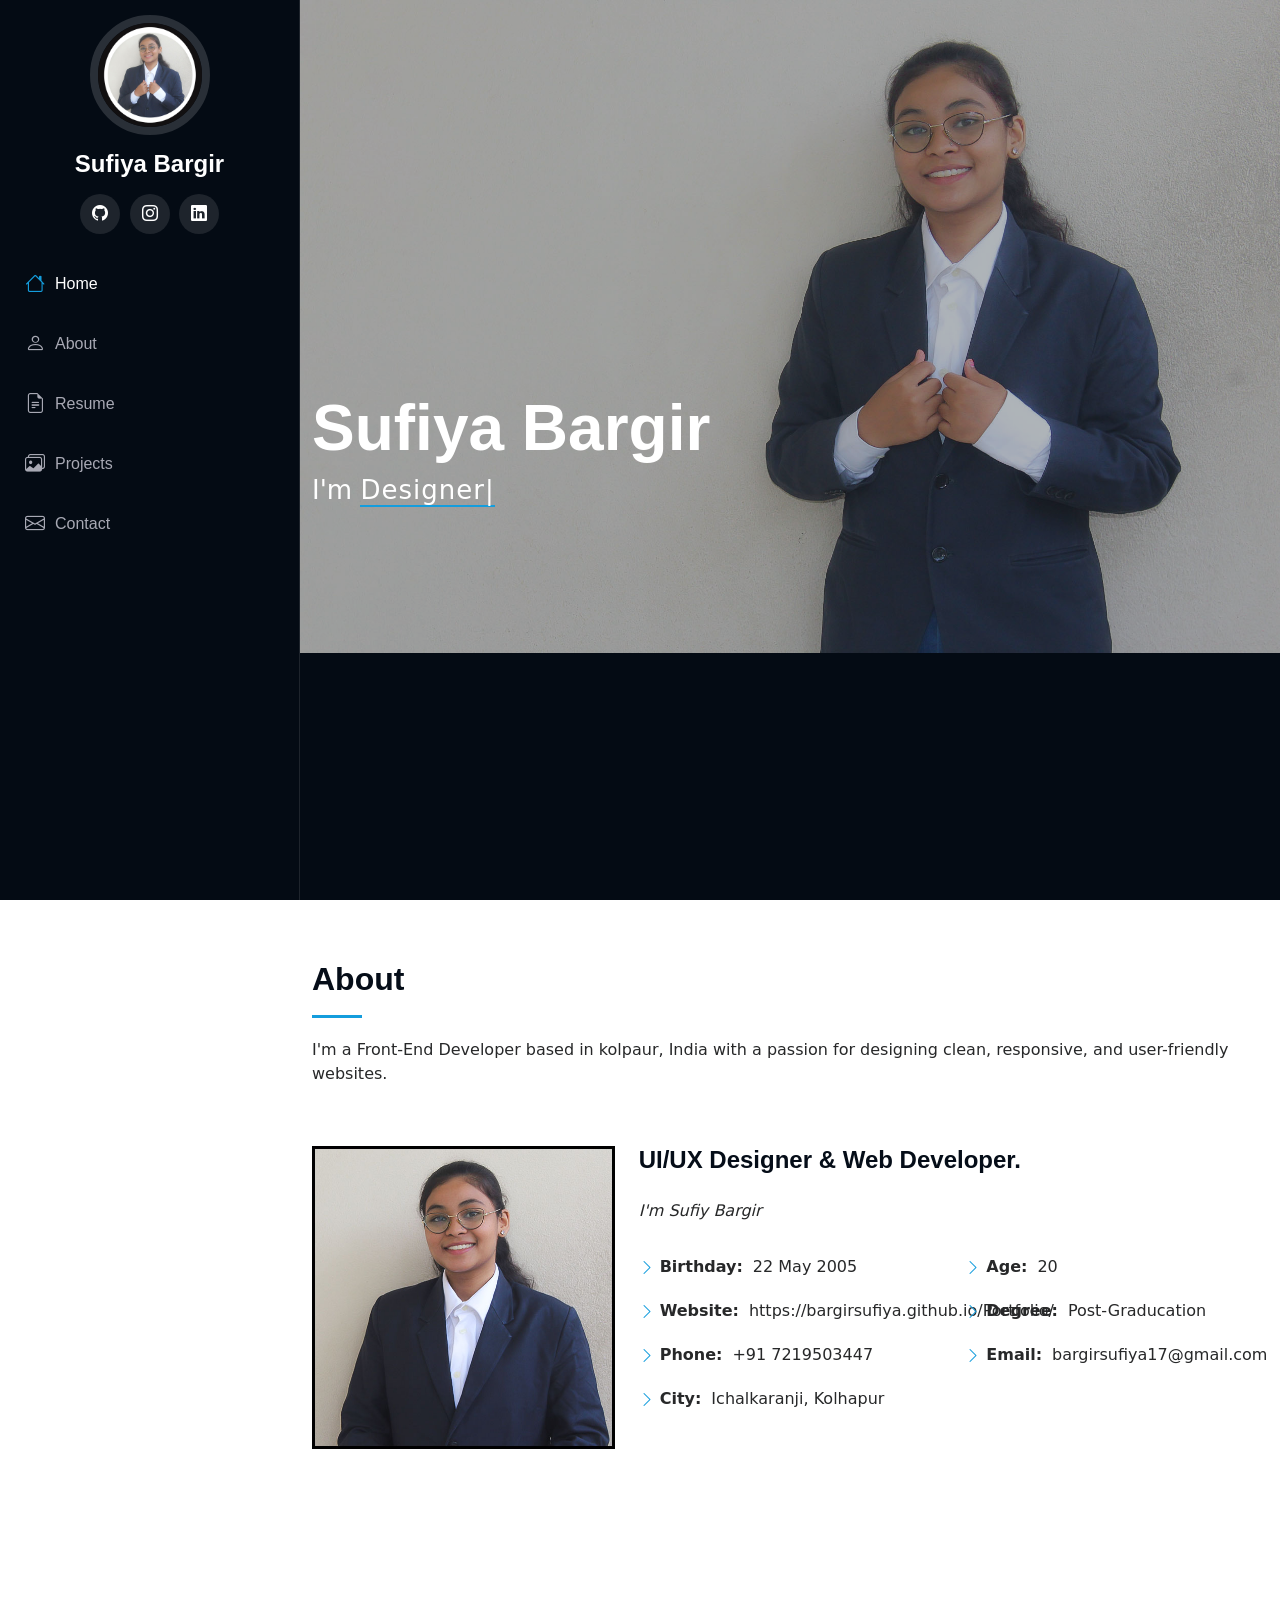
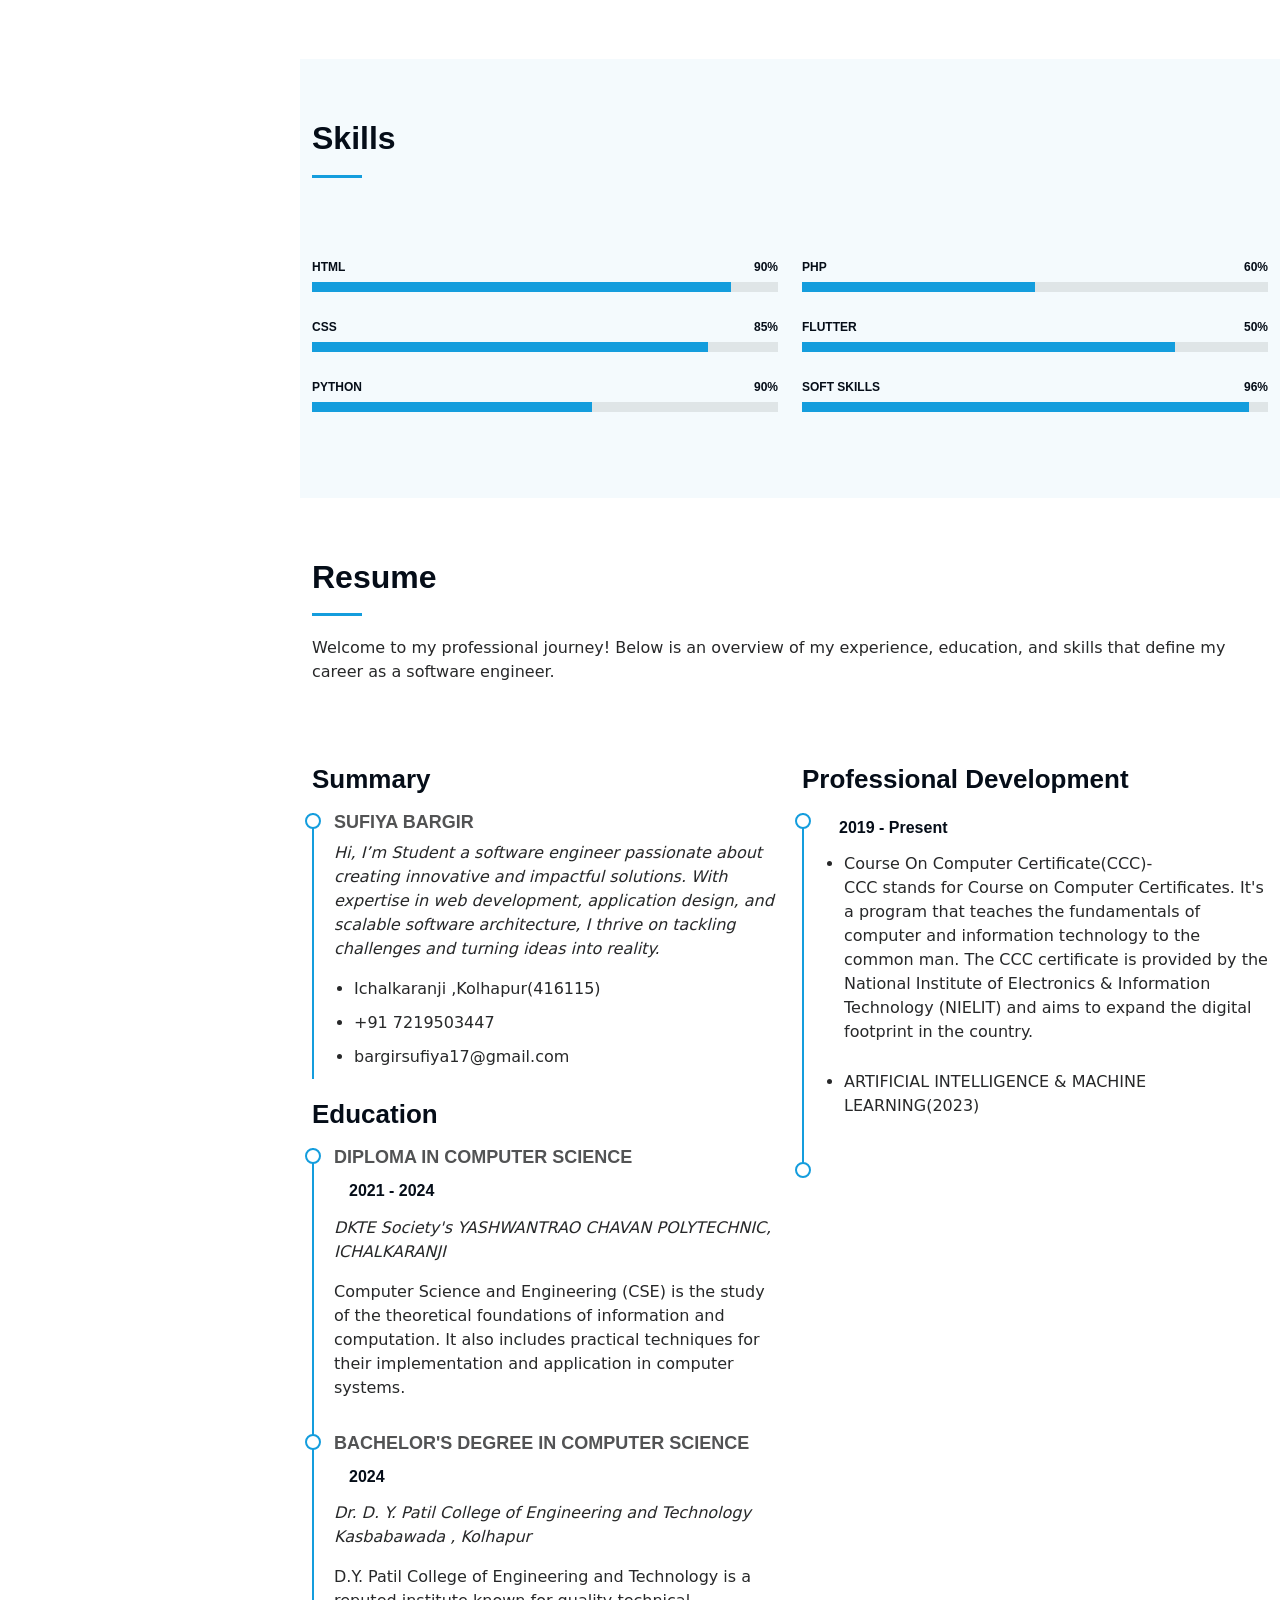
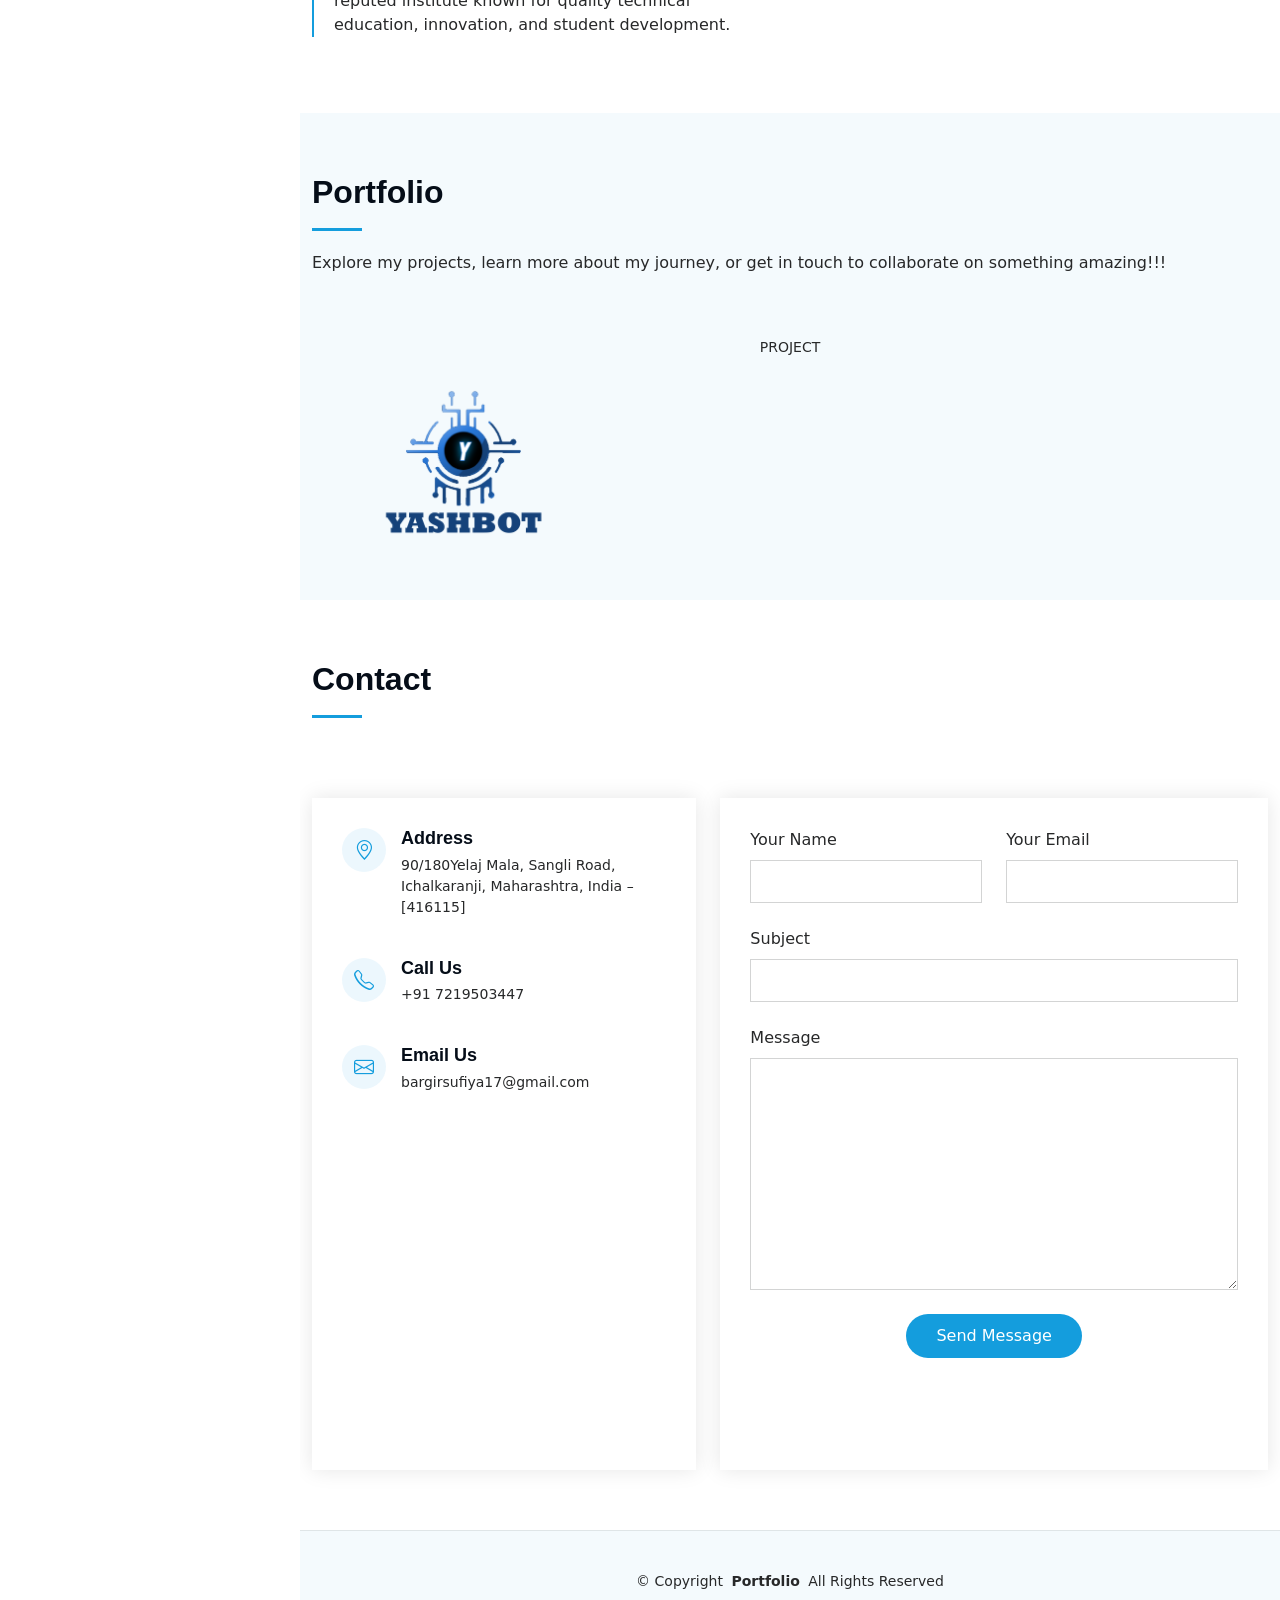
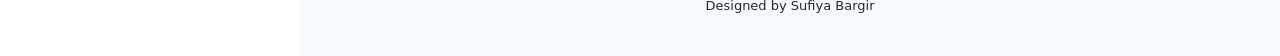
==== commit ff63c8a5: "bachelors degree bachelors degree" ====
--- a/index.html
+++ b/index.html
@@ -303,7 +303,7 @@
             </div><!-- Edn Resume Item -->
 
             <div class="resume-item">
-              <h4>Degree In Computer Science</h4>
+              <h4>Bachelor's Degree In Computer Science</h4>
               <h5>2024 </h5>
               <p><em>Dr. D. Y. Patil College of Engineering and Technology Kasbabawada , Kolhapur</em></p>
               <p>D.Y. Patil College of Engineering and Technology is a reputed institute known for quality technical education, innovation, and student development. </p>
